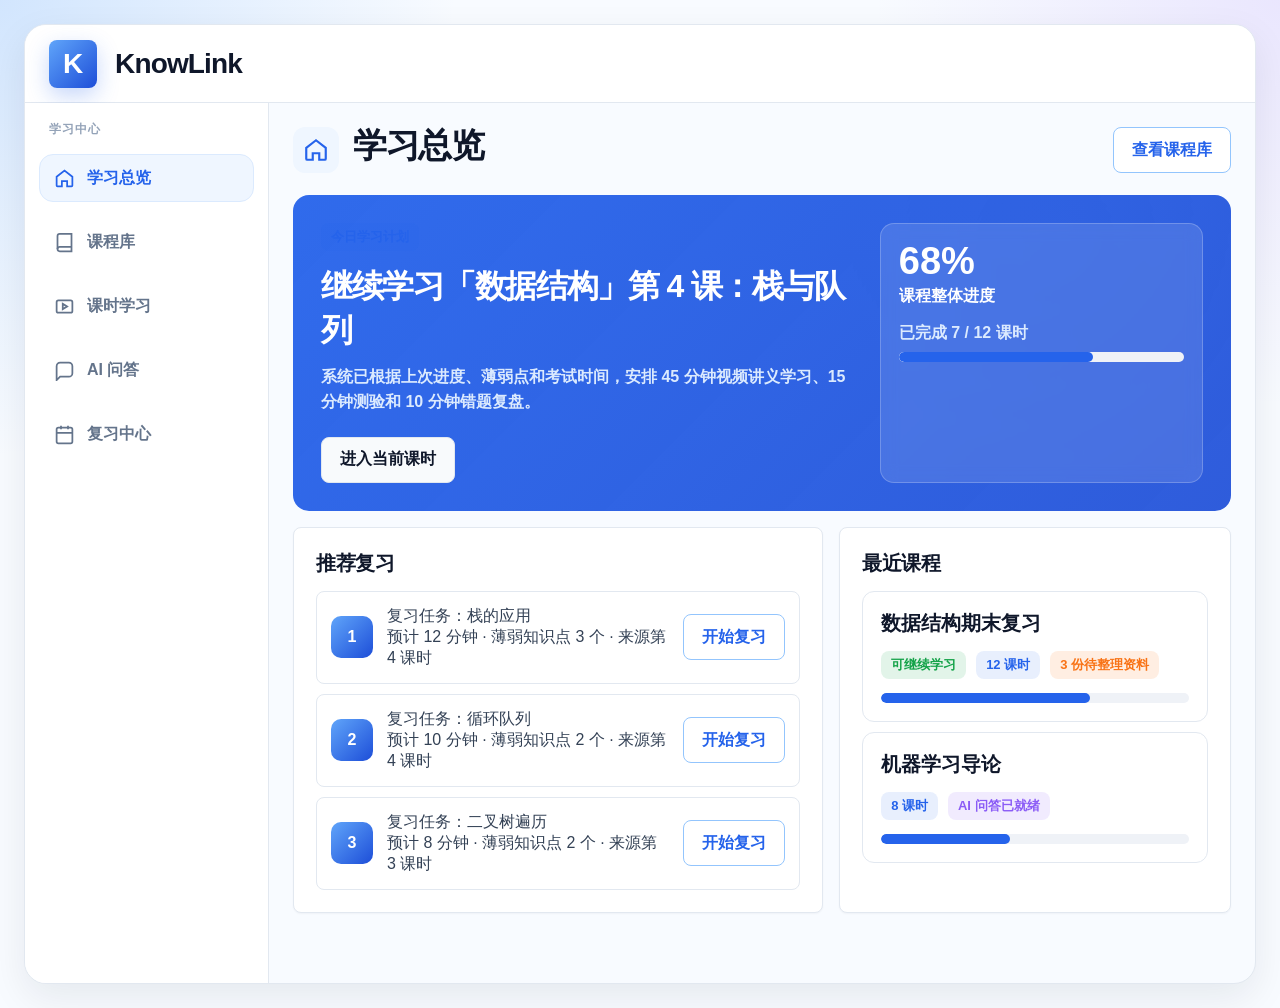
==== recreate/index.html @ e9034cf6 "feat(ui): 重新设计页面" ====
<!DOCTYPE html>
<html lang="zh-CN">
<head>
  <meta charset="utf-8" />
  <meta name="viewport" content="width=device-width, initial-scale=1" />
  <title>KnowLink 全新前端高保真原型</title>
  <style>
    :root{
      --brand:#2563EB;
      --brand-dark:#1D4ED8;
      --ink:#0F172A;
      --text:#334155;
      --muted:#64748B;
      --subtle:#94A3B8;
      --line:#E2E8F0;
      --page:#F8FBFF;
      --panel:#FFFFFF;
      --blue-soft:#EFF6FF;
      --green:#16A34A;
      --orange:#F97316;
      --red:#EF4444;
      --purple:#8B5CF6;
      --shadow:0 14px 38px rgba(15,23,42,.08);
      --soft-shadow:0 8px 24px rgba(37,99,235,.10);
      --radius:8px;
      --radius-lg:14px;
      --font: -apple-system, BlinkMacSystemFont, "Segoe UI", "PingFang SC", "Microsoft YaHei", "Helvetica Neue", Arial, sans-serif;
    }

    *{box-sizing:border-box}
    body{
      margin:0;
      font-family:var(--font);
      color:var(--text);
      background:
        radial-gradient(circle at top left, rgba(96,165,250,.25), transparent 28%),
        radial-gradient(circle at top right, rgba(139,92,246,.13), transparent 25%),
        var(--page);
    }
    button, input, textarea, select{font:inherit}
    .prototype{
      width:100%;
      min-height:100vh;
      padding:24px;
    }
    .frame{
      max-width:1520px;
      margin:0 auto;
      border:1px solid var(--line);
      border-radius:22px;
      overflow:hidden;
      background:var(--page);
      box-shadow:var(--shadow);
    }

    /* App shell */
    .topbar{
      height:78px;
      display:flex;
      align-items:center;
      gap:18px;
      padding:0 24px;
      background:white;
      border-bottom:1px solid var(--line);
    }
    .logo{
      width:48px;height:48px;
      display:grid;place-items:center;
      border-radius:8px;
      background:linear-gradient(135deg,#60A5FA,var(--brand-dark));
      box-shadow:0 8px 22px rgba(37,99,235,.26);
      color:white;
      font-size:28px;
      font-weight:900;
    }
    .brand-title{
      color:var(--ink);
      font-size:28px;
      font-weight:900;
      letter-spacing:-.03em;
      white-space:nowrap;
    }
    .search{
      margin-left:auto;
      width:min(460px,36vw);
      height:52px;
      border:1px solid #CBD5E1;
      border-radius:10px;
      display:flex;
      align-items:center;
      gap:12px;
      padding:0 16px;
      color:var(--subtle);
      background:#fff;
      font-weight:700;
    }
    .search svg{width:20px;height:20px;color:var(--muted)}
    .icon-btn{
      width:44px;height:44px;
      display:grid;place-items:center;
      border:1px solid var(--line);
      border-radius:12px;
      background:white;
      color:var(--ink);
      position:relative;
    }
    .dot{
      position:absolute;
      right:8px; top:7px;
      width:10px;height:10px;
      border-radius:50%;
      background:var(--red);
      border:2px solid #fff;
    }
    .shell{
      height:880px;
      display:grid;
      grid-template-columns: 244px 1fr;
      overflow:hidden;
    }
    .sidebar{
      background:#fff;
      border-right:1px solid var(--line);
      padding:18px 14px;
      display:flex;
      flex-direction:column;
      gap:16px;
    }
    .side-label{
      padding:0 10px;
      color:var(--subtle);
      font-size:12px;
      font-weight:900;
      letter-spacing:.09em;
    }
    .nav-item{
      display:flex;align-items:center;gap:12px;
      height:48px;
      padding:0 14px;
      border-radius:14px;
      color:var(--muted);
      font-weight:900;
      cursor:pointer;
      border:1px solid transparent;
      transition:.15s;
    }
    .nav-item svg{width:21px;height:21px}
    .nav-item.active{
      color:var(--brand);
      background:var(--blue-soft);
      border-color:#DBEAFE;
    }
    .nav-item:hover{background:#F8FAFC}
    .side-card{
      margin-top:auto;
      border:1px solid var(--line);
      background:linear-gradient(180deg,#fff,#F8FBFF);
      border-radius:16px;
      padding:16px;
    }
    .side-card h4{margin:0 0 8px;color:var(--ink);font-size:15px}
    .side-card p{margin:0;color:var(--muted);font-size:12px;line-height:1.5}
    .content{
      padding:24px;
      overflow:auto;
      scroll-behavior:smooth;
    }
    .screen{display:none; animation:fade .18s ease}
    .screen.active{display:block}
    @keyframes fade{from{opacity:.2;transform:translateY(4px)}to{opacity:1;transform:none}}

    /* Common UI */
    .page-title{
      display:flex;
      align-items:flex-start;
      justify-content:space-between;
      gap:24px;
      margin-bottom:22px;
    }
    .title-left{
      display:flex;
      align-items:flex-start;
      gap:14px;
    }
    .title-icon{
      width:46px;height:46px;
      display:grid;place-items:center;
      border-radius:12px;
      color:var(--brand);
      background:var(--blue-soft);
    }
    h1{
      margin:0;
      color:var(--ink);
      font-size:34px;
      font-weight:900;
      letter-spacing:-.04em;
      line-height:1.08;
    }
    .subtitle{
      margin-top:8px;
      color:var(--muted);
      font-weight:700;
      line-height:1.45;
    }
    .actions{display:flex;gap:10px;flex-wrap:wrap;justify-content:flex-end}
    .btn{
      border:0;
      border-radius:8px;
      height:46px;
      padding:0 18px;
      font-weight:900;
      cursor:pointer;
      display:inline-flex;
      align-items:center;
      justify-content:center;
      gap:8px;
      white-space:nowrap;
    }
    .btn.primary{background:var(--brand);color:white;box-shadow:var(--soft-shadow)}
    .btn.gradient{background:linear-gradient(90deg,#3B82F6,var(--brand-dark));color:#fff;box-shadow:var(--soft-shadow)}
    .btn.ghost{background:white;color:var(--brand);border:1px solid #93C5FD}
    .btn.light{background:#F8FAFC;color:var(--ink);border:1px solid var(--line)}
    .grid{display:grid;gap:16px}
    .grid.cols-2{grid-template-columns:repeat(2,minmax(0,1fr))}
    .grid.cols-3{grid-template-columns:repeat(3,minmax(0,1fr))}
    .grid.cols-4{grid-template-columns:repeat(4,minmax(0,1fr))}
    .card{
      background:var(--panel);
      border:1px solid var(--line);
      border-radius:var(--radius);
      padding:22px;
      box-shadow:0 1px 2px rgba(15,23,42,.04);
    }
    .section-title{
      margin:0 0 14px;
      color:var(--ink);
      font-size:20px;
      font-weight:900;
      letter-spacing:-.02em;
      display:flex;align-items:center;gap:10px;
    }
    .muted{color:var(--muted)}
    .small{font-size:12px;line-height:1.4}
    .pill{
      display:inline-flex;
      align-items:center;
      gap:6px;
      max-width:250px;
      height:28px;
      padding:0 10px;
      border-radius:8px;
      color:var(--brand);
      background:rgba(37,99,235,.1);
      font-size:13px;
      font-weight:900;
      white-space:nowrap;
      overflow:hidden;
      text-overflow:ellipsis;
    }
    .pill.green{color:var(--green);background:rgba(22,163,74,.12)}
    .pill.orange{color:var(--orange);background:rgba(249,115,22,.12)}
    .pill.purple{color:var(--purple);background:rgba(139,92,246,.12)}
    .pill.red{color:#DC2626;background:rgba(239,68,68,.12)}
    .soft-icon{
      width:48px;height:48px;border-radius:12px;
      display:grid;place-items:center;
      background:rgba(37,99,235,.1);
      color:var(--brand);
      flex:0 0 auto;
    }
    .metric{
      display:flex;
      gap:14px;
      align-items:center;
      border:1px solid var(--line);
      border-radius:8px;
      padding:16px;
      background:#fff;
      min-height:92px;
    }
    .metric .value{
      color:var(--ink);
      font-size:24px;
      font-weight:900;
      line-height:1.1;
    }
    .metric .label{
      color:var(--muted);
      font-size:12px;
      font-weight:800;
    }
    .progress{
      height:10px;
      border-radius:999px;
      background:#EFF2F7;
      overflow:hidden;
    }
    .progress span{
      display:block;height:100%;
      border-radius:999px;
      background:var(--brand);
    }
    .progress.green span{background:var(--green)}
    .progress.orange span{background:var(--orange)}
    .split{
      display:grid;
      grid-template-columns: minmax(0, 1.15fr) minmax(360px,.85fr);
      gap:16px;
    }
    .list{display:flex;flex-direction:column;gap:10px}
    .row{
      display:flex;align-items:center;gap:12px;
      padding:12px;
      border:1px solid var(--line);
      border-radius:8px;
      background:#fff;
    }
    .row .main{flex:1;min-width:0}
    .row .name{
      color:var(--ink);
      font-weight:900;
      overflow:hidden;text-overflow:ellipsis;white-space:nowrap;
    }
    .row .meta{
      margin-top:4px;
      color:var(--muted);
      font-size:12px;
      font-weight:700;
      white-space:nowrap;
      overflow:hidden;
      text-overflow:ellipsis;
    }
    .file-badge{
      width:38px;height:38px;border-radius:8px;
      display:grid;place-items:center;
      color:white;font-size:10px;font-weight:900;
      background:var(--brand);
      flex:0 0 auto;
    }
    .file-badge.pdf{background:#EF4444}
    .file-badge.ppt{background:#F97316}
    .file-badge.doc{background:#3B82F6}
    .file-badge.mp4{background:#8B5CF6}
    .file-badge.srt{background:#0EA5E9}
    .field{
      height:48px;
      border:1px solid var(--line);
      border-radius:8px;
      background:white;
      padding:0 14px;
      display:flex;align-items:center;
      color:var(--muted);
      font-weight:700;
    }
    .textarea{
      min-height:100px;
      border:1px solid var(--line);
      border-radius:8px;
      background:white;
      padding:14px;
      color:var(--muted);
      font-weight:700;
    }
    .tabs{
      display:inline-flex;
      gap:4px;
      background:#F1F5F9;
      padding:4px;
      border-radius:12px;
      border:1px solid var(--line);
    }
    .tab{
      height:36px;padding:0 14px;border-radius:9px;border:0;
      background:transparent;color:var(--muted);font-weight:900;cursor:pointer;
    }
    .tab.active{background:#fff;color:var(--brand);box-shadow:0 1px 3px rgba(15,23,42,.09)}
    .divider{height:1px;background:var(--line);margin:16px 0}

    /* Home */
    .hero-dashboard{
      background:
        linear-gradient(135deg, rgba(37,99,235,.95), rgba(29,78,216,.92)),
        radial-gradient(circle at 82% 18%, rgba(255,255,255,.25), transparent 26%);
      border-radius:16px;
      padding:28px;
      color:#fff;
      min-height:220px;
      display:grid;
      grid-template-columns:1.25fr .75fr;
      gap:20px;
      overflow:hidden;
      position:relative;
    }
    .hero-dashboard h2{margin:0;font-size:32px;font-weight:900;letter-spacing:-.04em}
    .hero-dashboard p{margin:12px 0 22px;color:#DBEAFE;font-weight:700;line-height:1.55;max-width:620px}
    .hero-card{
      background:rgba(255,255,255,.12);
      border:1px solid rgba(255,255,255,.22);
      border-radius:14px;
      padding:18px;
      backdrop-filter:blur(8px);
    }
    .hero-card .big{font-size:38px;font-weight:900;line-height:1}
    .task-card{
      display:grid;
      grid-template-columns:42px 1fr auto;
      gap:14px;
      align-items:center;
      padding:14px;
      border:1px solid var(--line);
      border-radius:8px;
      background:#fff;
    }
    .task-num{
      width:42px;height:42px;border-radius:10px;
      display:grid;place-items:center;
      background:linear-gradient(135deg,#60A5FA,var(--brand-dark));
      color:#fff;
      font-weight:900;
    }
    .course-tile{
      padding:18px;border:1px solid var(--line);border-radius:12px;background:#fff;
    }
    .course-tile h3{margin:0;color:var(--ink);font-size:20px;font-weight:900}
    .course-tile .stats{display:flex;gap:10px;flex-wrap:wrap;margin:14px 0}

    /* Wizard */
    .stepper{
      display:grid;
      grid-template-columns:repeat(4,1fr);
      gap:10px;
      margin-bottom:16px;
    }
    .step{
      height:74px;
      border:1px solid var(--line);
      border-radius:12px;
      padding:12px;
      display:flex;align-items:center;gap:12px;
      background:#fff;
    }
    .step.active{border-color:#93C5FD;background:var(--blue-soft)}
    .step.done{border-color:#BBF7D0;background:#F0FDF4}
    .step .no{
      width:34px;height:34px;border-radius:9px;
      display:grid;place-items:center;
      font-weight:900;
      background:#E2E8F0;color:var(--muted);
    }
    .step.active .no{background:var(--brand);color:#fff}
    .step.done .no{background:var(--green);color:#fff}
    .import-choice{
      padding:18px;border:1px solid var(--line);border-radius:14px;background:white;
      display:flex;gap:14px;align-items:flex-start;cursor:pointer;
    }
    .import-choice.selected{border-color:#93C5FD;background:#EFF6FF}
    .import-choice h3{margin:0;color:var(--ink);font-size:18px;font-weight:900}
    .import-choice p{margin:6px 0 0;color:var(--muted);font-size:13px;font-weight:700;line-height:1.45}

    /* Structure */
    .lesson-plan{
      border:1px solid var(--line);
      border-radius:12px;
      overflow:hidden;
      background:#fff;
    }
    .lesson-head{
      padding:14px 16px;
      display:grid;
      grid-template-columns:52px 1fr auto;
      gap:14px;
      align-items:center;
      background:#F8FAFC;
      border-bottom:1px solid var(--line);
    }
    .lesson-no{
      width:42px;height:42px;border-radius:12px;
      display:grid;place-items:center;
      background:var(--blue-soft);
      color:var(--brand);
      font-weight:900;
    }
    .lesson-body{padding:12px 16px 16px;display:flex;flex-direction:column;gap:8px}
    .resource-line{
      display:flex;align-items:center;gap:10px;
      padding:10px 12px;
      background:#fff;
      border:1px dashed #CBD5E1;
      border-radius:8px;
    }
    .dropzone{
      border:2px dashed #93C5FD;
      background:#EFF6FF;
      border-radius:16px;
      min-height:194px;
      display:grid;place-items:center;
      text-align:center;
      padding:24px;
    }
    .dropzone h3{margin:10px 0 6px;color:var(--brand);font-size:20px}
    .mapping-card{
      border:1px solid var(--line);
      border-radius:10px;
      background:#fff;
      padding:14px;
    }

    /* Workbench */
    .workspace-hero{
      display:grid;
      grid-template-columns:1.1fr .9fr;
      gap:16px;
    }
    .now-card{
      background:linear-gradient(135deg,#FFFFFF,#EFF6FF);
      border:1px solid #BFDBFE;
      border-radius:14px;
      padding:22px;
    }
    .lesson-list-compact .row{
      grid-template-columns:auto 1fr auto;
    }

    /* Lesson room */
    .lesson-room{
      display:grid;
      grid-template-columns:minmax(0,1.05fr) minmax(410px,.95fr);
      gap:16px;
    }
    .video-box{
      height:300px;
      background:linear-gradient(135deg,#020617,#1E293B);
      border-radius:14px;
      display:grid;place-items:center;
      color:white;
      overflow:hidden;
      position:relative;
    }
    .play{
      width:78px;height:78px;border-radius:50%;
      display:grid;place-items:center;
      background:rgba(255,255,255,.18);
      border:1px solid rgba(255,255,255,.28);
    }
    .video-timeline{
      position:absolute;left:22px;right:22px;bottom:24px;
    }
    .handout{
      padding:18px;border:1px solid var(--line);border-radius:10px;background:#fff;
    }
    .handout h3{margin:0 0 10px;color:var(--ink);font-size:20px}
    .quote{
      border-left:4px solid var(--brand);
      background:#F8FAFC;
      padding:12px;
      border-radius:8px;
      color:var(--muted);
      font-weight:700;
      margin:12px 0;
    }

    /* Chat */
    .chat-layout{
      display:grid;
      grid-template-columns:300px 1fr;
      gap:16px;
      height:720px;
    }
    .chat-history{
      overflow:auto;
      display:flex;flex-direction:column;gap:8px;
    }
    .chat-item{
      padding:12px;
      border:1px solid var(--line);
      border-radius:10px;
      background:#fff;
    }
    .chat-main{
      display:grid;
      grid-template-rows:auto 1fr auto;
      gap:14px;
      min-height:0;
    }
    .chat-window{
      min-height:0;
      overflow:auto;
      border:1px solid var(--line);
      border-radius:12px;
      background:#F8FAFC;
      padding:18px;
      display:flex;
      flex-direction:column;
      gap:14px;
    }
    .bubble{
      max-width:78%;
      padding:14px;
      border:1px solid var(--line);
      border-radius:14px;
      background:white;
      box-shadow:0 1px 2px rgba(15,23,42,.04);
    }
    .bubble.user{
      align-self:flex-end;
      background:var(--brand);
      color:white;
      border-color:var(--brand);
    }
    .citation{
      margin-top:12px;
      display:flex;flex-wrap:wrap;gap:8px;
    }
    .composer{
      display:grid;
      grid-template-columns:1fr auto;
      gap:10px;
    }
    .composer .textarea{min-height:68px}

    /* Review */
    .review-map{
      display:grid;
      grid-template-columns:1fr 1fr;
      gap:12px;
    }
    .weak-card{
      border:1px solid var(--line);
      border-radius:12px;
      padding:14px;
      background:#fff;
    }
    .weak-card h3{margin:0;color:var(--ink);font-size:17px}
    .timeline{
      position:relative;
      display:flex;
      flex-direction:column;
      gap:14px;
      padding-left:18px;
    }
    .timeline:before{
      content:"";
      position:absolute;
      left:7px;top:8px;bottom:8px;
      width:2px;background:#DBEAFE;
    }
    .tl{
      position:relative;
      padding:12px 14px;
      background:#fff;
      border:1px solid var(--line);
      border-radius:10px;
    }
    .tl:before{
      content:"";
      position:absolute;
      left:-16px;top:16px;
      width:10px;height:10px;
      background:var(--brand);
      border-radius:50%;
      box-shadow:0 0 0 4px #DBEAFE;
    }

    /* Responsive */
    @media (max-width:1180px){
      .shell{grid-template-columns:1fr;height:auto;min-height:860px}
      .sidebar{display:none}
      .split,.workspace-hero,.lesson-room,.chat-layout,.hero-dashboard{grid-template-columns:1fr}
      .grid.cols-4,.grid.cols-3{grid-template-columns:repeat(2,minmax(0,1fr))}
      .search{display:none}
      .content{min-height:860px}
    }
    @media (max-width:760px){
      .prototype{padding:8px}
      .frame{border-radius:14px}
      .topbar{padding:0 14px}
      .brand-title{font-size:22px}
      .grid.cols-2,.grid.cols-3,.grid.cols-4,.stepper,.review-map{grid-template-columns:1fr}
      .page-title{flex-direction:column}
      .actions{justify-content:flex-start}
    }
  </style>
</head>
<body data-page="home">
  <div class="prototype">
    <div class="frame">
      <div class="topbar">
        <div class="logo">K</div>
        <div class="brand-title">KnowLink</div>
      </div>

      <div class="shell">
        <aside class="sidebar">
          <div class="side-label">学习中心</div>
          <div class="nav-item active" data-screen="home">
            <svg viewBox="0 0 24 24" fill="none" stroke="currentColor" stroke-width="2"><path d="m3 10 9-7 9 7v10a1 1 0 0 1-1 1h-5v-6H9v6H4a1 1 0 0 1-1-1z"/></svg>
            学习总览
          </div>
          <div class="nav-item" data-screen="library">
            <svg viewBox="0 0 24 24" fill="none" stroke="currentColor" stroke-width="2"><path d="M4 19.5A2.5 2.5 0 0 1 6.5 17H20"/><path d="M4 4.5A2.5 2.5 0 0 1 6.5 2H20v20H6.5A2.5 2.5 0 0 1 4 19.5z"/></svg>
            课程库
          </div>
          <div class="nav-item" data-screen="lesson">
            <svg viewBox="0 0 24 24" fill="none" stroke="currentColor" stroke-width="2"><rect x="3" y="5" width="18" height="14" rx="2"/><path d="m10 9 5 3-5 3z"/></svg>
            课时学习
          </div>
          <div class="nav-item" data-screen="chat">
            <svg viewBox="0 0 24 24" fill="none" stroke="currentColor" stroke-width="2"><path d="M21 15a4 4 0 0 1-4 4H7l-4 4V7a4 4 0 0 1 4-4h10a4 4 0 0 1 4 4z"/></svg>
            AI 问答
          </div>
          <div class="nav-item" data-screen="review">
            <svg viewBox="0 0 24 24" fill="none" stroke="currentColor" stroke-width="2"><path d="M8 2v4M16 2v4M3 10h18"/><rect x="3" y="4" width="18" height="18" rx="2"/></svg>
            复习中心
          </div>
        </aside>

        <main class="content">
          <!-- HOME -->
          <section class="screen active" id="home">
            <div class="page-title">
              <div class="title-left">
                <div class="title-icon">
                  <svg viewBox="0 0 24 24" width="26" height="26" fill="none" stroke="currentColor" stroke-width="2"><path d="m3 10 9-7 9 7v10a1 1 0 0 1-1 1h-5v-6H9v6H4a1 1 0 0 1-1-1z"/></svg>
                </div>
                <div>
                  <h1>学习总览</h1>
                </div>
              </div>
              <div class="actions">
                <button class="btn ghost" data-jump="library">查看课程库</button>
              </div>
            </div>

            <div class="hero-dashboard">
              <div>
                <span class="pill">今日学习计划</span>
                <h2 style="margin-top:14px">继续学习「数据结构」第 4 课：栈与队列</h2>
                <p>系统已根据上次进度、薄弱点和考试时间，安排 45 分钟视频讲义学习、15 分钟测验和 10 分钟错题复盘。</p>
                <button class="btn light" data-jump="lesson">进入当前课时</button>
              </div>
              <div class="hero-card">
                <div class="big">68%</div>
                <div style="font-weight:900;margin-top:6px">课程整体进度</div>
                <div style="margin:16px 0 8px;color:#DBEAFE;font-weight:700">已完成 7 / 12 课时</div>
                <div class="progress"><span style="width:68%"></span></div>
              </div>
            </div>

            <div class="split" style="margin-top:16px">
              <div class="card">
                <h2 class="section-title">推荐复习</h2>
                <div class="list">
                  <div class="task-card">
                    <div class="task-num">1</div>
                    <div><div class="name">复习任务：栈的应用</div><div class="meta">预计 12 分钟 · 薄弱知识点 3 个 · 来源第 4 课时</div></div>
                    <button class="btn ghost" data-jump="review">开始复习</button>
                  </div>
                  <div class="task-card">
                    <div class="task-num">2</div>
                    <div><div class="name">复习任务：循环队列</div><div class="meta">预计 10 分钟 · 薄弱知识点 2 个 · 来源第 4 课时</div></div>
                    <button class="btn ghost" data-jump="review">开始复习</button>
                  </div>
                  <div class="task-card">
                    <div class="task-num">3</div>
                    <div><div class="name">复习任务：二叉树遍历</div><div class="meta">预计 8 分钟 · 薄弱知识点 2 个 · 来源第 3 课时</div></div>
                    <button class="btn ghost" data-jump="review">开始复习</button>
                  </div>
                </div>
              </div>
              <div class="card">
                <h2 class="section-title">最近课程</h2>
                <div class="list">
                  <div class="course-tile">
                    <h3>数据结构期末复习</h3>
                    <div class="stats"><span class="pill green">可继续学习</span><span class="pill">12 课时</span><span class="pill orange">3 份待整理资料</span></div>
                    <div class="progress"><span style="width:68%"></span></div>
                  </div>
                  <div class="course-tile">
                    <h3>机器学习导论</h3>
                    <div class="stats"><span class="pill">8 课时</span><span class="pill purple">AI 问答已就绪</span></div>
                    <div class="progress"><span style="width:42%"></span></div>
                  </div>
                </div>
              </div>
            </div>
          </section>

        </main>
      </div>
    </div>
  </div>

  <script>
    (function () {
      const routeMap = {
        home: 'index.html',
        library: 'library.html',
        workspace: 'workspace.html',
        lesson: 'lesson.html',
        chat: 'chat.html',
        review: 'review.html',
      };

      const navItems = document.querySelectorAll('.nav-item');
      const screens = document.querySelectorAll('.screen');
      const isInPages = /[\\/]pages[\\/]?/i.test(window.location.pathname);

      function currentUrl(screen) {
        const file = routeMap[screen];
        if (!file) return null;
        return isInPages
          ? (screen === 'home' ? '../index.html' : `./${file}`)
          : (screen === 'home' ? 'index.html' : `pages/${file}`);
      }

      function showScreen(screenId) {
        let activated = false;
        screens.forEach((screen) => {
          const active = screen.id === screenId;
          screen.classList.toggle('active', active);
          if (active) {
            activated = true;
          }
        });

        if (!activated) return false;

        navItems.forEach((item) => {
          item.classList.toggle('active', item.dataset.screen === screenId);
        });

        const content = document.querySelector('.content');
        if (content) {
          content.scrollTo({ top: 0, behavior: 'smooth' });
        }
        return true;
      }

      function goTo(screenId) {
        if (!showScreen(screenId)) {
          const href = currentUrl(screenId);
          if (href) {
            window.location.href = href;
          }
        }
      }

      navItems.forEach((item) => {
        item.addEventListener('click', () => goTo(item.dataset.screen));
      });

      document.querySelectorAll('[data-jump]').forEach((btn) => {
        btn.addEventListener('click', () => goTo(btn.dataset.jump));
      });

      const firstScreen = document.querySelector('.screen[id]');
      if (firstScreen) {
        showScreen(firstScreen.id);
      }
    })();
  </script>
</body>
</html>
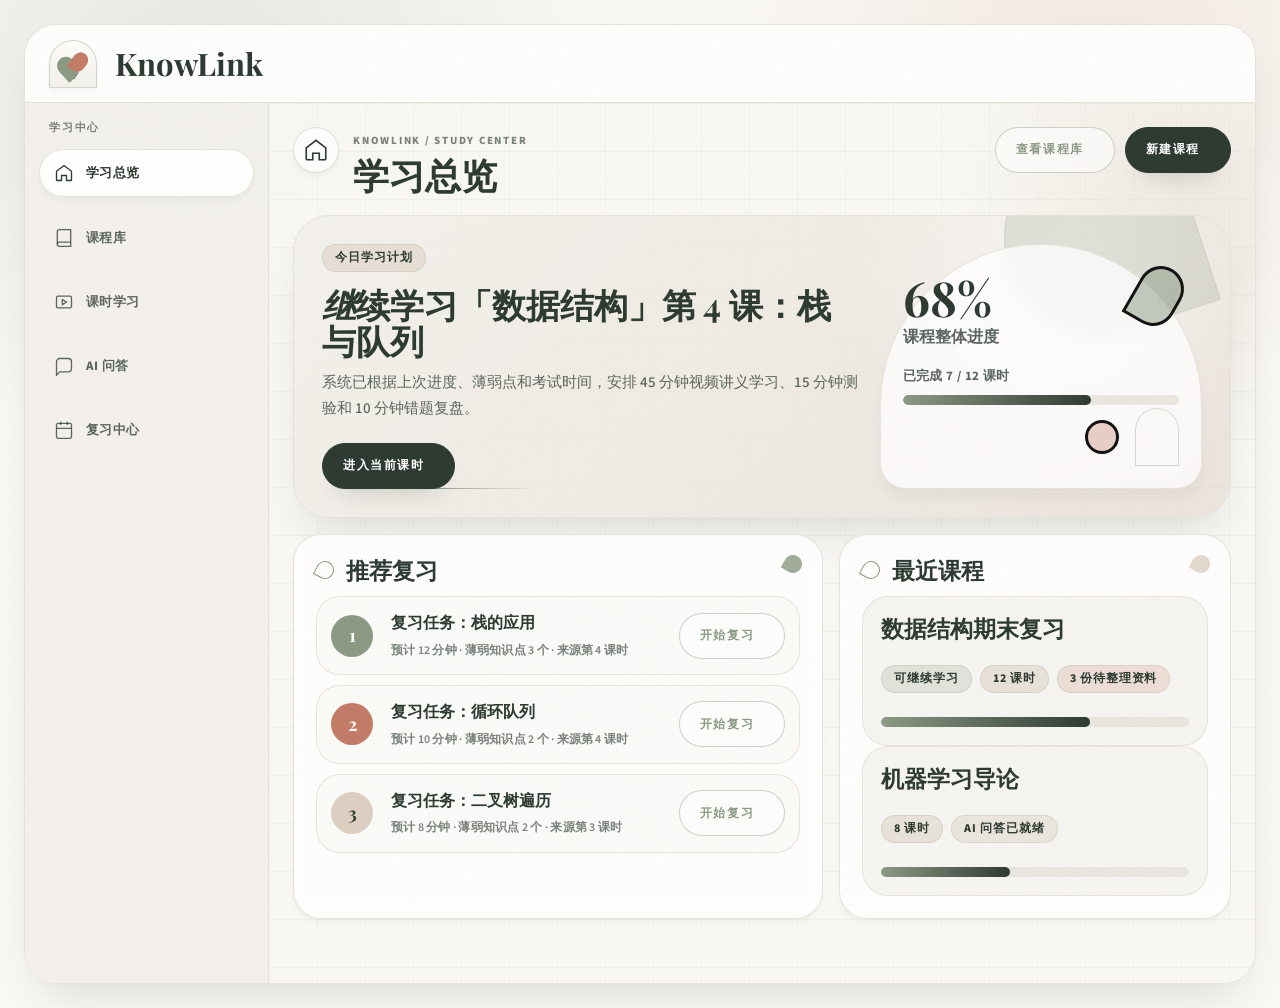
==== commit ea1f941e: "feat(docs): 更新高保真前端原型" ====
--- a/recreate/index.html
+++ b/recreate/index.html
@@ -4,689 +4,20 @@
   <meta charset="utf-8" />
   <meta name="viewport" content="width=device-width, initial-scale=1" />
   <title>KnowLink 全新前端高保真原型</title>
-  <style>
-    :root{
-      --brand:#2563EB;
-      --brand-dark:#1D4ED8;
-      --ink:#0F172A;
-      --text:#334155;
-      --muted:#64748B;
-      --subtle:#94A3B8;
-      --line:#E2E8F0;
-      --page:#F8FBFF;
-      --panel:#FFFFFF;
-      --blue-soft:#EFF6FF;
-      --green:#16A34A;
-      --orange:#F97316;
-      --red:#EF4444;
-      --purple:#8B5CF6;
-      --shadow:0 14px 38px rgba(15,23,42,.08);
-      --soft-shadow:0 8px 24px rgba(37,99,235,.10);
-      --radius:8px;
-      --radius-lg:14px;
-      --font: -apple-system, BlinkMacSystemFont, "Segoe UI", "PingFang SC", "Microsoft YaHei", "Helvetica Neue", Arial, sans-serif;
-    }
-
-    *{box-sizing:border-box}
-    body{
-      margin:0;
-      font-family:var(--font);
-      color:var(--text);
-      background:
-        radial-gradient(circle at top left, rgba(96,165,250,.25), transparent 28%),
-        radial-gradient(circle at top right, rgba(139,92,246,.13), transparent 25%),
-        var(--page);
-    }
-    button, input, textarea, select{font:inherit}
-    .prototype{
-      width:100%;
-      min-height:100vh;
-      padding:24px;
-    }
-    .frame{
-      max-width:1520px;
-      margin:0 auto;
-      border:1px solid var(--line);
-      border-radius:22px;
-      overflow:hidden;
-      background:var(--page);
-      box-shadow:var(--shadow);
-    }
-
-    /* App shell */
-    .topbar{
-      height:78px;
-      display:flex;
-      align-items:center;
-      gap:18px;
-      padding:0 24px;
-      background:white;
-      border-bottom:1px solid var(--line);
-    }
-    .logo{
-      width:48px;height:48px;
-      display:grid;place-items:center;
-      border-radius:8px;
-      background:linear-gradient(135deg,#60A5FA,var(--brand-dark));
-      box-shadow:0 8px 22px rgba(37,99,235,.26);
-      color:white;
-      font-size:28px;
-      font-weight:900;
-    }
-    .brand-title{
-      color:var(--ink);
-      font-size:28px;
-      font-weight:900;
-      letter-spacing:-.03em;
-      white-space:nowrap;
-    }
-    .search{
-      margin-left:auto;
-      width:min(460px,36vw);
-      height:52px;
-      border:1px solid #CBD5E1;
-      border-radius:10px;
-      display:flex;
-      align-items:center;
-      gap:12px;
-      padding:0 16px;
-      color:var(--subtle);
-      background:#fff;
-      font-weight:700;
-    }
-    .search svg{width:20px;height:20px;color:var(--muted)}
-    .icon-btn{
-      width:44px;height:44px;
-      display:grid;place-items:center;
-      border:1px solid var(--line);
-      border-radius:12px;
-      background:white;
-      color:var(--ink);
-      position:relative;
-    }
-    .dot{
-      position:absolute;
-      right:8px; top:7px;
-      width:10px;height:10px;
-      border-radius:50%;
-      background:var(--red);
-      border:2px solid #fff;
-    }
-    .shell{
-      height:880px;
-      display:grid;
-      grid-template-columns: 244px 1fr;
-      overflow:hidden;
-    }
-    .sidebar{
-      background:#fff;
-      border-right:1px solid var(--line);
-      padding:18px 14px;
-      display:flex;
-      flex-direction:column;
-      gap:16px;
-    }
-    .side-label{
-      padding:0 10px;
-      color:var(--subtle);
-      font-size:12px;
-      font-weight:900;
-      letter-spacing:.09em;
-    }
-    .nav-item{
-      display:flex;align-items:center;gap:12px;
-      height:48px;
-      padding:0 14px;
-      border-radius:14px;
-      color:var(--muted);
-      font-weight:900;
-      cursor:pointer;
-      border:1px solid transparent;
-      transition:.15s;
-    }
-    .nav-item svg{width:21px;height:21px}
-    .nav-item.active{
-      color:var(--brand);
-      background:var(--blue-soft);
-      border-color:#DBEAFE;
-    }
-    .nav-item:hover{background:#F8FAFC}
-    .side-card{
-      margin-top:auto;
-      border:1px solid var(--line);
-      background:linear-gradient(180deg,#fff,#F8FBFF);
-      border-radius:16px;
-      padding:16px;
-    }
-    .side-card h4{margin:0 0 8px;color:var(--ink);font-size:15px}
-    .side-card p{margin:0;color:var(--muted);font-size:12px;line-height:1.5}
-    .content{
-      padding:24px;
-      overflow:auto;
-      scroll-behavior:smooth;
-    }
-    .screen{display:none; animation:fade .18s ease}
-    .screen.active{display:block}
-    @keyframes fade{from{opacity:.2;transform:translateY(4px)}to{opacity:1;transform:none}}
-
-    /* Common UI */
-    .page-title{
-      display:flex;
-      align-items:flex-start;
-      justify-content:space-between;
-      gap:24px;
-      margin-bottom:22px;
-    }
-    .title-left{
-      display:flex;
-      align-items:flex-start;
-      gap:14px;
-    }
-    .title-icon{
-      width:46px;height:46px;
-      display:grid;place-items:center;
-      border-radius:12px;
-      color:var(--brand);
-      background:var(--blue-soft);
-    }
-    h1{
-      margin:0;
-      color:var(--ink);
-      font-size:34px;
-      font-weight:900;
-      letter-spacing:-.04em;
-      line-height:1.08;
-    }
-    .subtitle{
-      margin-top:8px;
-      color:var(--muted);
-      font-weight:700;
-      line-height:1.45;
-    }
-    .actions{display:flex;gap:10px;flex-wrap:wrap;justify-content:flex-end}
-    .btn{
-      border:0;
-      border-radius:8px;
-      height:46px;
-      padding:0 18px;
-      font-weight:900;
-      cursor:pointer;
-      display:inline-flex;
-      align-items:center;
-      justify-content:center;
-      gap:8px;
-      white-space:nowrap;
-    }
-    .btn.primary{background:var(--brand);color:white;box-shadow:var(--soft-shadow)}
-    .btn.gradient{background:linear-gradient(90deg,#3B82F6,var(--brand-dark));color:#fff;box-shadow:var(--soft-shadow)}
-    .btn.ghost{background:white;color:var(--brand);border:1px solid #93C5FD}
-    .btn.light{background:#F8FAFC;color:var(--ink);border:1px solid var(--line)}
-    .grid{display:grid;gap:16px}
-    .grid.cols-2{grid-template-columns:repeat(2,minmax(0,1fr))}
-    .grid.cols-3{grid-template-columns:repeat(3,minmax(0,1fr))}
-    .grid.cols-4{grid-template-columns:repeat(4,minmax(0,1fr))}
-    .card{
-      background:var(--panel);
-      border:1px solid var(--line);
-      border-radius:var(--radius);
-      padding:22px;
-      box-shadow:0 1px 2px rgba(15,23,42,.04);
-    }
-    .section-title{
-      margin:0 0 14px;
-      color:var(--ink);
-      font-size:20px;
-      font-weight:900;
-      letter-spacing:-.02em;
-      display:flex;align-items:center;gap:10px;
-    }
-    .muted{color:var(--muted)}
-    .small{font-size:12px;line-height:1.4}
-    .pill{
-      display:inline-flex;
-      align-items:center;
-      gap:6px;
-      max-width:250px;
-      height:28px;
-      padding:0 10px;
-      border-radius:8px;
-      color:var(--brand);
-      background:rgba(37,99,235,.1);
-      font-size:13px;
-      font-weight:900;
-      white-space:nowrap;
-      overflow:hidden;
-      text-overflow:ellipsis;
-    }
-    .pill.green{color:var(--green);background:rgba(22,163,74,.12)}
-    .pill.orange{color:var(--orange);background:rgba(249,115,22,.12)}
-    .pill.purple{color:var(--purple);background:rgba(139,92,246,.12)}
-    .pill.red{color:#DC2626;background:rgba(239,68,68,.12)}
-    .soft-icon{
-      width:48px;height:48px;border-radius:12px;
-      display:grid;place-items:center;
-      background:rgba(37,99,235,.1);
-      color:var(--brand);
-      flex:0 0 auto;
-    }
-    .metric{
-      display:flex;
-      gap:14px;
-      align-items:center;
-      border:1px solid var(--line);
-      border-radius:8px;
-      padding:16px;
-      background:#fff;
-      min-height:92px;
-    }
-    .metric .value{
-      color:var(--ink);
-      font-size:24px;
-      font-weight:900;
-      line-height:1.1;
-    }
-    .metric .label{
-      color:var(--muted);
-      font-size:12px;
-      font-weight:800;
-    }
-    .progress{
-      height:10px;
-      border-radius:999px;
-      background:#EFF2F7;
-      overflow:hidden;
-    }
-    .progress span{
-      display:block;height:100%;
-      border-radius:999px;
-      background:var(--brand);
-    }
-    .progress.green span{background:var(--green)}
-    .progress.orange span{background:var(--orange)}
-    .split{
-      display:grid;
-      grid-template-columns: minmax(0, 1.15fr) minmax(360px,.85fr);
-      gap:16px;
-    }
-    .list{display:flex;flex-direction:column;gap:10px}
-    .row{
-      display:flex;align-items:center;gap:12px;
-      padding:12px;
-      border:1px solid var(--line);
-      border-radius:8px;
-      background:#fff;
-    }
-    .row .main{flex:1;min-width:0}
-    .row .name{
-      color:var(--ink);
-      font-weight:900;
-      overflow:hidden;text-overflow:ellipsis;white-space:nowrap;
-    }
-    .row .meta{
-      margin-top:4px;
-      color:var(--muted);
-      font-size:12px;
-      font-weight:700;
-      white-space:nowrap;
-      overflow:hidden;
-      text-overflow:ellipsis;
-    }
-    .file-badge{
-      width:38px;height:38px;border-radius:8px;
-      display:grid;place-items:center;
-      color:white;font-size:10px;font-weight:900;
-      background:var(--brand);
-      flex:0 0 auto;
-    }
-    .file-badge.pdf{background:#EF4444}
-    .file-badge.ppt{background:#F97316}
-    .file-badge.doc{background:#3B82F6}
-    .file-badge.mp4{background:#8B5CF6}
-    .file-badge.srt{background:#0EA5E9}
-    .field{
-      height:48px;
-      border:1px solid var(--line);
-      border-radius:8px;
-      background:white;
-      padding:0 14px;
-      display:flex;align-items:center;
-      color:var(--muted);
-      font-weight:700;
-    }
-    .textarea{
-      min-height:100px;
-      border:1px solid var(--line);
-      border-radius:8px;
-      background:white;
-      padding:14px;
-      color:var(--muted);
-      font-weight:700;
-    }
-    .tabs{
-      display:inline-flex;
-      gap:4px;
-      background:#F1F5F9;
-      padding:4px;
-      border-radius:12px;
-      border:1px solid var(--line);
-    }
-    .tab{
-      height:36px;padding:0 14px;border-radius:9px;border:0;
-      background:transparent;color:var(--muted);font-weight:900;cursor:pointer;
-    }
-    .tab.active{background:#fff;color:var(--brand);box-shadow:0 1px 3px rgba(15,23,42,.09)}
-    .divider{height:1px;background:var(--line);margin:16px 0}
-
-    /* Home */
-    .hero-dashboard{
-      background:
-        linear-gradient(135deg, rgba(37,99,235,.95), rgba(29,78,216,.92)),
-        radial-gradient(circle at 82% 18%, rgba(255,255,255,.25), transparent 26%);
-      border-radius:16px;
-      padding:28px;
-      color:#fff;
-      min-height:220px;
-      display:grid;
-      grid-template-columns:1.25fr .75fr;
-      gap:20px;
-      overflow:hidden;
-      position:relative;
-    }
-    .hero-dashboard h2{margin:0;font-size:32px;font-weight:900;letter-spacing:-.04em}
-    .hero-dashboard p{margin:12px 0 22px;color:#DBEAFE;font-weight:700;line-height:1.55;max-width:620px}
-    .hero-card{
-      background:rgba(255,255,255,.12);
-      border:1px solid rgba(255,255,255,.22);
-      border-radius:14px;
-      padding:18px;
-      backdrop-filter:blur(8px);
-    }
-    .hero-card .big{font-size:38px;font-weight:900;line-height:1}
-    .task-card{
-      display:grid;
-      grid-template-columns:42px 1fr auto;
-      gap:14px;
-      align-items:center;
-      padding:14px;
-      border:1px solid var(--line);
-      border-radius:8px;
-      background:#fff;
-    }
-    .task-num{
-      width:42px;height:42px;border-radius:10px;
-      display:grid;place-items:center;
-      background:linear-gradient(135deg,#60A5FA,var(--brand-dark));
-      color:#fff;
-      font-weight:900;
-    }
-    .course-tile{
-      padding:18px;border:1px solid var(--line);border-radius:12px;background:#fff;
-    }
-    .course-tile h3{margin:0;color:var(--ink);font-size:20px;font-weight:900}
-    .course-tile .stats{display:flex;gap:10px;flex-wrap:wrap;margin:14px 0}
-
-    /* Wizard */
-    .stepper{
-      display:grid;
-      grid-template-columns:repeat(4,1fr);
-      gap:10px;
-      margin-bottom:16px;
-    }
-    .step{
-      height:74px;
-      border:1px solid var(--line);
-      border-radius:12px;
-      padding:12px;
-      display:flex;align-items:center;gap:12px;
-      background:#fff;
-    }
-    .step.active{border-color:#93C5FD;background:var(--blue-soft)}
-    .step.done{border-color:#BBF7D0;background:#F0FDF4}
-    .step .no{
-      width:34px;height:34px;border-radius:9px;
-      display:grid;place-items:center;
-      font-weight:900;
-      background:#E2E8F0;color:var(--muted);
-    }
-    .step.active .no{background:var(--brand);color:#fff}
-    .step.done .no{background:var(--green);color:#fff}
-    .import-choice{
-      padding:18px;border:1px solid var(--line);border-radius:14px;background:white;
-      display:flex;gap:14px;align-items:flex-start;cursor:pointer;
-    }
-    .import-choice.selected{border-color:#93C5FD;background:#EFF6FF}
-    .import-choice h3{margin:0;color:var(--ink);font-size:18px;font-weight:900}
-    .import-choice p{margin:6px 0 0;color:var(--muted);font-size:13px;font-weight:700;line-height:1.45}
-
-    /* Structure */
-    .lesson-plan{
-      border:1px solid var(--line);
-      border-radius:12px;
-      overflow:hidden;
-      background:#fff;
-    }
-    .lesson-head{
-      padding:14px 16px;
-      display:grid;
-      grid-template-columns:52px 1fr auto;
-      gap:14px;
-      align-items:center;
-      background:#F8FAFC;
-      border-bottom:1px solid var(--line);
-    }
-    .lesson-no{
-      width:42px;height:42px;border-radius:12px;
-      display:grid;place-items:center;
-      background:var(--blue-soft);
-      color:var(--brand);
-      font-weight:900;
-    }
-    .lesson-body{padding:12px 16px 16px;display:flex;flex-direction:column;gap:8px}
-    .resource-line{
-      display:flex;align-items:center;gap:10px;
-      padding:10px 12px;
-      background:#fff;
-      border:1px dashed #CBD5E1;
-      border-radius:8px;
-    }
-    .dropzone{
-      border:2px dashed #93C5FD;
-      background:#EFF6FF;
-      border-radius:16px;
-      min-height:194px;
-      display:grid;place-items:center;
-      text-align:center;
-      padding:24px;
-    }
-    .dropzone h3{margin:10px 0 6px;color:var(--brand);font-size:20px}
-    .mapping-card{
-      border:1px solid var(--line);
-      border-radius:10px;
-      background:#fff;
-      padding:14px;
-    }
-
-    /* Workbench */
-    .workspace-hero{
-      display:grid;
-      grid-template-columns:1.1fr .9fr;
-      gap:16px;
-    }
-    .now-card{
-      background:linear-gradient(135deg,#FFFFFF,#EFF6FF);
-      border:1px solid #BFDBFE;
-      border-radius:14px;
-      padding:22px;
-    }
-    .lesson-list-compact .row{
-      grid-template-columns:auto 1fr auto;
-    }
-
-    /* Lesson room */
-    .lesson-room{
-      display:grid;
-      grid-template-columns:minmax(0,1.05fr) minmax(410px,.95fr);
-      gap:16px;
-    }
-    .video-box{
-      height:300px;
-      background:linear-gradient(135deg,#020617,#1E293B);
-      border-radius:14px;
-      display:grid;place-items:center;
-      color:white;
-      overflow:hidden;
-      position:relative;
-    }
-    .play{
-      width:78px;height:78px;border-radius:50%;
-      display:grid;place-items:center;
-      background:rgba(255,255,255,.18);
-      border:1px solid rgba(255,255,255,.28);
-    }
-    .video-timeline{
-      position:absolute;left:22px;right:22px;bottom:24px;
-    }
-    .handout{
-      padding:18px;border:1px solid var(--line);border-radius:10px;background:#fff;
-    }
-    .handout h3{margin:0 0 10px;color:var(--ink);font-size:20px}
-    .quote{
-      border-left:4px solid var(--brand);
-      background:#F8FAFC;
-      padding:12px;
-      border-radius:8px;
-      color:var(--muted);
-      font-weight:700;
-      margin:12px 0;
-    }
-
-    /* Chat */
-    .chat-layout{
-      display:grid;
-      grid-template-columns:300px 1fr;
-      gap:16px;
-      height:720px;
-    }
-    .chat-history{
-      overflow:auto;
-      display:flex;flex-direction:column;gap:8px;
-    }
-    .chat-item{
-      padding:12px;
-      border:1px solid var(--line);
-      border-radius:10px;
-      background:#fff;
-    }
-    .chat-main{
-      display:grid;
-      grid-template-rows:auto 1fr auto;
-      gap:14px;
-      min-height:0;
-    }
-    .chat-window{
-      min-height:0;
-      overflow:auto;
-      border:1px solid var(--line);
-      border-radius:12px;
-      background:#F8FAFC;
-      padding:18px;
-      display:flex;
-      flex-direction:column;
-      gap:14px;
-    }
-    .bubble{
-      max-width:78%;
-      padding:14px;
-      border:1px solid var(--line);
-      border-radius:14px;
-      background:white;
-      box-shadow:0 1px 2px rgba(15,23,42,.04);
-    }
-    .bubble.user{
-      align-self:flex-end;
-      background:var(--brand);
-      color:white;
-      border-color:var(--brand);
-    }
-    .citation{
-      margin-top:12px;
-      display:flex;flex-wrap:wrap;gap:8px;
-    }
-    .composer{
-      display:grid;
-      grid-template-columns:1fr auto;
-      gap:10px;
-    }
-    .composer .textarea{min-height:68px}
-
-    /* Review */
-    .review-map{
-      display:grid;
-      grid-template-columns:1fr 1fr;
-      gap:12px;
-    }
-    .weak-card{
-      border:1px solid var(--line);
-      border-radius:12px;
-      padding:14px;
-      background:#fff;
-    }
-    .weak-card h3{margin:0;color:var(--ink);font-size:17px}
-    .timeline{
-      position:relative;
-      display:flex;
-      flex-direction:column;
-      gap:14px;
-      padding-left:18px;
-    }
-    .timeline:before{
-      content:"";
-      position:absolute;
-      left:7px;top:8px;bottom:8px;
-      width:2px;background:#DBEAFE;
-    }
-    .tl{
-      position:relative;
-      padding:12px 14px;
-      background:#fff;
-      border:1px solid var(--line);
-      border-radius:10px;
-    }
-    .tl:before{
-      content:"";
-      position:absolute;
-      left:-16px;top:16px;
-      width:10px;height:10px;
-      background:var(--brand);
-      border-radius:50%;
-      box-shadow:0 0 0 4px #DBEAFE;
-    }
-
-    /* Responsive */
-    @media (max-width:1180px){
-      .shell{grid-template-columns:1fr;height:auto;min-height:860px}
-      .sidebar{display:none}
-      .split,.workspace-hero,.lesson-room,.chat-layout,.hero-dashboard{grid-template-columns:1fr}
-      .grid.cols-4,.grid.cols-3{grid-template-columns:repeat(2,minmax(0,1fr))}
-      .search{display:none}
-      .content{min-height:860px}
-    }
-    @media (max-width:760px){
-      .prototype{padding:8px}
-      .frame{border-radius:14px}
-      .topbar{padding:0 14px}
-      .brand-title{font-size:22px}
-      .grid.cols-2,.grid.cols-3,.grid.cols-4,.stepper,.review-map{grid-template-columns:1fr}
-      .page-title{flex-direction:column}
-      .actions{justify-content:flex-start}
-    }
-  </style>
+  <link rel="preconnect" href="https://fonts.googleapis.com" />
+  <link rel="preconnect" href="https://fonts.gstatic.com" crossorigin />
+  <link href="https://fonts.googleapis.com/css2?family=Playfair+Display:ital,wght@0,600;0,700;1,600;1,700&family=Source+Sans+3:wght@400;500;600;700;800&display=swap" rel="stylesheet" />
+  <link rel="stylesheet" href="styles/knowlink-mono.css" />
 </head>
 <body data-page="home">
   <div class="prototype">
     <div class="frame">
       <div class="topbar">
-        <div class="logo">K</div>
+        <div class="logo botanical-logo" aria-label="KnowLink">
+          <span class="logo-stem" aria-hidden="true"></span>
+          <span class="logo-leaf leaf-left" aria-hidden="true"></span>
+          <span class="logo-leaf leaf-right" aria-hidden="true"></span>
+        </div>
         <div class="brand-title">KnowLink</div>
       </div>
 
@@ -724,51 +55,58 @@
                   <svg viewBox="0 0 24 24" width="26" height="26" fill="none" stroke="currentColor" stroke-width="2"><path d="m3 10 9-7 9 7v10a1 1 0 0 1-1 1h-5v-6H9v6H4a1 1 0 0 1-1-1z"/></svg>
                 </div>
                 <div>
+                  <span class="kicker">KnowLink / Study Center</span>
                   <h1>学习总览</h1>
                 </div>
               </div>
               <div class="actions">
-                <button class="btn ghost" data-jump="library">查看课程库</button>
+                <button class="btn ghost" type="button" data-jump="library">查看课程库</button>
+                <button class="btn primary" type="button" data-open-course-modal>新建课程</button>
               </div>
             </div>
 
             <div class="hero-dashboard">
-              <div>
+              <div class="hero-copy">
                 <span class="pill">今日学习计划</span>
-                <h2 style="margin-top:14px">继续学习「数据结构」第 4 课：栈与队列</h2>
+                <h2>继续学习「数据结构」第 4 课：栈与队列</h2>
                 <p>系统已根据上次进度、薄弱点和考试时间，安排 45 分钟视频讲义学习、15 分钟测验和 10 分钟错题复盘。</p>
-                <button class="btn light" data-jump="lesson">进入当前课时</button>
+                <button class="btn primary" type="button" data-jump="lesson">进入当前课时</button>
               </div>
               <div class="hero-card">
+                <span class="corner-shape leaf" aria-hidden="true"></span>
+                <span class="corner-shape seed" aria-hidden="true"></span>
+                <span class="corner-shape arch" aria-hidden="true"></span>
                 <div class="big">68%</div>
-                <div style="font-weight:900;margin-top:6px">课程整体进度</div>
-                <div style="margin:16px 0 8px;color:#DBEAFE;font-weight:700">已完成 7 / 12 课时</div>
+                <div class="hero-card-label">课程整体进度</div>
+                <div class="hero-card-meta">已完成 7 / 12 课时</div>
                 <div class="progress"><span style="width:68%"></span></div>
               </div>
             </div>
 
             <div class="split" style="margin-top:16px">
               <div class="card">
+                <span class="card-mark sage" aria-hidden="true"></span>
                 <h2 class="section-title">推荐复习</h2>
                 <div class="list">
                   <div class="task-card">
-                    <div class="task-num">1</div>
+                    <div class="task-num"><span>1</span></div>
                     <div><div class="name">复习任务：栈的应用</div><div class="meta">预计 12 分钟 · 薄弱知识点 3 个 · 来源第 4 课时</div></div>
-                    <button class="btn ghost" data-jump="review">开始复习</button>
+                    <button class="btn ghost" type="button" data-jump="review">开始复习</button>
                   </div>
                   <div class="task-card">
-                    <div class="task-num">2</div>
+                    <div class="task-num"><span>2</span></div>
                     <div><div class="name">复习任务：循环队列</div><div class="meta">预计 10 分钟 · 薄弱知识点 2 个 · 来源第 4 课时</div></div>
-                    <button class="btn ghost" data-jump="review">开始复习</button>
+                    <button class="btn ghost" type="button" data-jump="review">开始复习</button>
                   </div>
                   <div class="task-card">
-                    <div class="task-num">3</div>
+                    <div class="task-num"><span>3</span></div>
                     <div><div class="name">复习任务：二叉树遍历</div><div class="meta">预计 8 分钟 · 薄弱知识点 2 个 · 来源第 3 课时</div></div>
-                    <button class="btn ghost" data-jump="review">开始复习</button>
+                    <button class="btn ghost" type="button" data-jump="review">开始复习</button>
                   </div>
                 </div>
               </div>
               <div class="card">
+                <span class="card-mark clay" aria-hidden="true"></span>
                 <h2 class="section-title">最近课程</h2>
                 <div class="list">
                   <div class="course-tile">
@@ -785,6 +123,28 @@
               </div>
             </div>
           </section>
+
+          <div class="modal-backdrop" id="courseCreateModal" aria-hidden="true">
+            <div class="course-modal" role="dialog" aria-modal="true" aria-labelledby="courseCreateTitle">
+              <div class="modal-head">
+                <div>
+                  <h2 id="courseCreateTitle">新建课程</h2>
+                  <div class="subtitle">填写课程基础信息后，可继续补充资料并生成学习计划。</div>
+                </div>
+                <button class="modal-close" type="button" data-close-course-modal aria-label="关闭">×</button>
+              </div>
+              <div class="modal-form">
+                <label>
+                  <div class="modal-label">课程名称</div>
+                  <input class="modal-input" type="text" placeholder="例如：操作系统期末复习" />
+                </label>
+              </div>
+              <div class="actions" style="margin-top:20px">
+                <button class="btn light" type="button" data-close-course-modal>取消</button>
+                <button class="btn primary" type="button" data-close-course-modal>创建课程</button>
+              </div>
+            </div>
+          </div>
 
         </main>
       </div>
@@ -854,6 +214,38 @@
         btn.addEventListener('click', () => goTo(btn.dataset.jump));
       });
 
+      const courseModal = document.getElementById('courseCreateModal');
+      const openCourseModal = document.querySelector('[data-open-course-modal]');
+      const closeCourseModalButtons = document.querySelectorAll('[data-close-course-modal]');
+
+      function setCourseModal(open) {
+        if (!courseModal) return;
+        courseModal.classList.toggle('active', open);
+        courseModal.setAttribute('aria-hidden', open ? 'false' : 'true');
+      }
+
+      if (openCourseModal) {
+        openCourseModal.addEventListener('click', () => setCourseModal(true));
+      }
+
+      closeCourseModalButtons.forEach((btn) => {
+        btn.addEventListener('click', () => setCourseModal(false));
+      });
+
+      if (courseModal) {
+        courseModal.addEventListener('click', (event) => {
+          if (event.target === courseModal) {
+            setCourseModal(false);
+          }
+        });
+      }
+
+      document.addEventListener('keydown', (event) => {
+        if (event.key === 'Escape') {
+          setCourseModal(false);
+        }
+      });
+
       const firstScreen = document.querySelector('.screen[id]');
       if (firstScreen) {
         showScreen(firstScreen.id);
--- a/recreate/styles/knowlink-mono.css
+++ b/recreate/styles/knowlink-mono.css
@@ -0,0 +1,3752 @@
+:root {
+  --background: #ffffff;
+  --foreground: #000000;
+  --muted: #f5f5f5;
+  --muted-foreground: #525252;
+  --border-light: #e5e5e5;
+  --card: #ffffff;
+  --card-foreground: #000000;
+  --ring: #000000;
+  --font-display: "Playfair Display", Georgia, serif;
+  --font-body: "Source Serif 4", Georgia, serif;
+  --font-mono: "JetBrains Mono", "SFMono-Regular", Consolas, monospace;
+  --brand: var(--foreground);
+  --brand-dark: var(--foreground);
+  --ink: var(--foreground);
+  --text: var(--foreground);
+  --line: var(--foreground);
+  --page: var(--background);
+  --panel: var(--card);
+  --subtle: var(--muted-foreground);
+  --primary: var(--foreground);
+  --secondary: var(--foreground);
+  --accent: var(--foreground);
+  --danger: var(--foreground);
+  --purple: var(--foreground);
+  --green: var(--foreground);
+  --orange: var(--foreground);
+  --red: var(--foreground);
+  --blue-soft: var(--muted);
+  --green-soft: var(--muted);
+  --amber-soft: var(--muted);
+  --red-soft: var(--muted);
+  --purple-soft: var(--muted);
+}
+
+* {
+  box-sizing: border-box;
+}
+
+html {
+  background: var(--background);
+}
+
+body {
+  min-width: 320px;
+  margin: 0;
+  color: var(--foreground);
+  background:
+    repeating-linear-gradient(0deg, transparent, transparent 1px, rgba(0, 0, 0, 0.018) 1px, rgba(0, 0, 0, 0.018) 2px),
+    url("data:image/svg+xml,%3Csvg viewBox='0 0 256 256' xmlns='http://www.w3.org/2000/svg'%3E%3Cfilter id='noise'%3E%3CfeTurbulence type='fractalNoise' baseFrequency='0.8' numOctaves='4' stitchTiles='stitch'/%3E%3C/filter%3E%3Crect width='100%25' height='100%25' filter='url(%23noise)' opacity='0.22'/%3E%3C/svg%3E"),
+    var(--background);
+  background-size: 100% 4px, 256px 256px, auto;
+  font-family: var(--font-body);
+  font-size: 17px;
+  line-height: 1.6;
+  letter-spacing: 0;
+}
+
+button,
+input,
+textarea,
+select {
+  font: inherit;
+}
+
+button,
+[role="button"] {
+  touch-action: manipulation;
+}
+
+button:focus-visible,
+input:focus-visible,
+select:focus-visible,
+textarea:focus-visible,
+.nav-item:focus-visible,
+.tab:focus-visible,
+.choice-btn:focus-visible {
+  outline: 3px solid var(--ring);
+  outline-offset: 3px;
+}
+
+.lesson-ai-panel {
+  display: flex;
+  flex-direction: column;
+  gap: 10px;
+  padding: 12px;
+  background: var(--background);
+  border: 1px solid var(--foreground);
+}
+
+.lesson-ai-panel .card-head {
+  margin-bottom: 0;
+}
+
+.lesson-ai-citations {
+  display: flex;
+  flex-wrap: wrap;
+  gap: 8px;
+}
+
+.lesson-chat-preview {
+  max-height: 154px;
+  overflow-y: auto;
+  padding-right: 6px;
+}
+
+.lesson-ai-bubble {
+  width: fit-content;
+  max-width: 86%;
+  margin-bottom: 8px;
+  padding: 9px 12px;
+  color: var(--foreground);
+  background: var(--background);
+  border: 1px solid var(--foreground);
+  font-size: 13px;
+  font-weight: 600;
+  line-height: 1.5;
+}
+
+.lesson-ai-bubble.user {
+  margin-left: auto;
+  color: var(--background);
+  background: var(--foreground);
+}
+
+.lesson-ai-composer {
+  display: grid;
+  grid-template-columns: minmax(0, 1fr) auto;
+  gap: 12px;
+  align-items: end;
+}
+
+.lesson-ai-input {
+  width: 100%;
+  min-height: 54px;
+  resize: vertical;
+  padding: 10px 12px;
+  color: var(--foreground);
+  background: var(--background);
+  border: 1px solid var(--foreground);
+  border-radius: 0;
+  outline: none;
+  font-family: var(--font-mono);
+  font-size: 12px;
+  font-weight: 600;
+  letter-spacing: 0.02em;
+  line-height: 1.45;
+}
+
+.lesson-ai-input::placeholder {
+  color: var(--muted-foreground);
+}
+
+.lesson-materials-panel {
+  margin-top: 20px;
+  padding: 16px;
+  background: var(--background);
+  border: 1px solid var(--foreground);
+}
+
+.lesson-materials-panel .card-head {
+  margin-bottom: 8px;
+}
+
+.compact-material-list {
+  max-height: 184px;
+  overflow-y: auto;
+  padding-right: 6px;
+}
+
+.compact-material-list .row {
+  padding-top: 12px;
+  padding-bottom: 12px;
+}
+
+.test-layout {
+  min-height: 650px;
+  display: grid;
+  grid-template-columns: minmax(280px, 0.42fr) minmax(0, 1fr);
+  gap: 24px;
+}
+
+.test-history {
+  min-height: 0;
+  display: flex;
+  flex-direction: column;
+}
+
+.test-history-list {
+  min-height: 0;
+  overflow: auto;
+}
+
+.history-test {
+  width: 100%;
+  text-align: left;
+  cursor: pointer;
+}
+
+.history-test.active {
+  background: var(--foreground);
+  color: var(--background);
+}
+
+.history-test.active .name,
+.history-test.active .meta,
+.history-test.active .soft-icon {
+  color: var(--background) !important;
+}
+
+.test-main {
+  min-width: 0;
+  display: grid;
+  grid-template-rows: auto auto minmax(0, 1fr);
+  gap: 18px;
+}
+
+.test-config {
+  display: grid;
+  grid-template-columns: minmax(180px, 0.5fr) minmax(220px, 0.8fr) auto;
+  gap: 12px;
+  align-items: end;
+}
+
+.test-paper {
+  display: flex;
+  flex-direction: column;
+  gap: 14px;
+}
+
+.question-card {
+  padding: 18px;
+  background: var(--background);
+  border: 1px solid var(--foreground);
+}
+
+.question-card h3 {
+  margin: 0 0 12px;
+  color: var(--foreground);
+  font-family: var(--font-display);
+  font-size: 28px;
+  font-weight: 700;
+  line-height: 1.05;
+}
+
+.option-list {
+  display: grid;
+  gap: 8px;
+}
+
+.option-item {
+  padding: 10px 12px;
+  color: var(--foreground);
+  background: var(--background);
+  border: 1px solid var(--border-light);
+  font-family: var(--font-mono);
+  font-size: 11px;
+  font-weight: 700;
+  letter-spacing: 0.02em;
+}
+
+.test-result-band {
+  display: grid;
+  grid-template-columns: repeat(3, minmax(0, 1fr));
+  gap: 12px;
+}
+
+svg {
+  flex: 0 0 auto;
+  stroke-width: 1.5;
+}
+
+.prototype {
+  width: 100%;
+  min-height: 100vh;
+  padding: 0;
+}
+
+.frame {
+  width: 100%;
+  min-height: 100vh;
+  overflow: hidden;
+  background: var(--background);
+  border: 0;
+  border-radius: 0;
+}
+
+.topbar {
+  height: 82px;
+  display: flex;
+  align-items: center;
+  gap: 24px;
+  padding: 0 clamp(24px, 4vw, 56px);
+  background: var(--background);
+  border-bottom: 4px solid var(--foreground);
+}
+
+.logo {
+  width: 48px;
+  height: 48px;
+  display: grid;
+  place-items: center;
+  color: var(--background);
+  background: var(--foreground);
+  border: 2px solid var(--foreground);
+  border-radius: 0;
+  font-family: var(--font-display);
+  font-size: 28px;
+  font-weight: 800;
+  line-height: 1;
+}
+
+.brand-title {
+  color: var(--foreground);
+  background: none;
+  font-family: var(--font-display);
+  font-size: clamp(30px, 4vw, 54px);
+  font-weight: 800;
+  line-height: 0.95;
+  letter-spacing: -0.04em;
+  white-space: nowrap;
+}
+
+.search {
+  width: min(460px, 36vw);
+  height: 52px;
+  margin-left: auto;
+  display: flex;
+  align-items: center;
+  gap: 12px;
+  padding: 0 16px;
+  color: var(--muted-foreground);
+  background: var(--background);
+  border: 2px solid var(--foreground);
+  border-radius: 0;
+  font-family: var(--font-mono);
+  font-size: 12px;
+  font-weight: 600;
+  letter-spacing: 0.08em;
+  text-transform: uppercase;
+}
+
+.search svg {
+  width: 20px;
+  height: 20px;
+  color: var(--foreground);
+}
+
+.icon-btn {
+  width: 46px;
+  height: 46px;
+  position: relative;
+  display: grid;
+  place-items: center;
+  color: var(--foreground);
+  background: var(--background);
+  border: 2px solid var(--foreground);
+  border-radius: 0;
+}
+
+.dot {
+  position: absolute;
+  top: 6px;
+  right: 6px;
+  width: 10px;
+  height: 10px;
+  background: var(--foreground);
+  border: 2px solid var(--background);
+  border-radius: 0;
+}
+
+.shell {
+  min-height: calc(100vh - 82px);
+  display: grid;
+  grid-template-columns: 260px minmax(0, 1fr);
+}
+
+.sidebar {
+  display: flex;
+  flex-direction: column;
+  gap: 0;
+  padding: 32px 24px;
+  background: var(--background);
+  border-right: 1px solid var(--foreground);
+}
+
+.side-label {
+  margin-bottom: 24px;
+  padding: 0 0 16px;
+  color: var(--muted-foreground);
+  border-bottom: 1px solid var(--foreground);
+  font-family: var(--font-mono);
+  font-size: 11px;
+  font-weight: 700;
+  letter-spacing: 0.12em;
+  text-transform: uppercase;
+}
+
+.nav-item {
+  min-height: 54px;
+  display: flex;
+  align-items: center;
+  gap: 12px;
+  padding: 0;
+  color: var(--foreground);
+  background: transparent;
+  border: 0;
+  border-bottom: 1px solid var(--border-light);
+  border-radius: 0;
+  cursor: pointer;
+  font-family: var(--font-mono);
+  font-size: 12px;
+  font-weight: 700;
+  letter-spacing: 0.08em;
+  text-transform: uppercase;
+  transition: color 80ms linear, background-color 80ms linear, padding-left 80ms linear;
+}
+
+.nav-item svg {
+  width: 20px;
+  height: 20px;
+}
+
+.nav-item.active,
+.nav-item:hover {
+  color: var(--background);
+  background: var(--foreground);
+  padding-left: 12px;
+}
+
+.side-card {
+  margin-top: auto;
+  padding: 20px 0 0;
+  color: var(--foreground);
+  background: transparent;
+  border: 0;
+  border-top: 4px solid var(--foreground);
+  border-radius: 0;
+}
+
+.side-card h4 {
+  margin: 0 0 8px;
+  color: var(--foreground);
+  font-family: var(--font-display);
+  font-size: 24px;
+  font-weight: 700;
+  line-height: 1;
+}
+
+.side-card p {
+  margin: 0;
+  color: var(--muted-foreground);
+  font-size: 14px;
+  line-height: 1.55;
+}
+
+.content {
+  position: relative;
+  overflow: auto;
+  padding: clamp(28px, 5vw, 72px);
+  background:
+    linear-gradient(rgba(0, 0, 0, 0.032) 1px, transparent 1px),
+    linear-gradient(90deg, rgba(0, 0, 0, 0.032) 1px, transparent 1px),
+    var(--background);
+  background-size: 44px 44px, 44px 44px, auto;
+  scroll-behavior: smooth;
+}
+
+.screen {
+  display: none;
+}
+
+.screen.active {
+  display: block;
+}
+
+.page-title {
+  display: grid;
+  grid-template-columns: minmax(0, 1fr) auto;
+  align-items: end;
+  gap: 32px;
+  margin-bottom: clamp(36px, 6vw, 80px);
+  padding-bottom: 28px;
+  border-bottom: 8px solid var(--foreground);
+}
+
+.title-left {
+  display: flex;
+  align-items: flex-end;
+  gap: 20px;
+}
+
+.title-icon {
+  width: 58px;
+  height: 58px;
+  display: grid;
+  place-items: center;
+  color: var(--foreground);
+  background: var(--background);
+  border: 2px solid var(--foreground);
+  border-radius: 0;
+}
+
+h1 {
+  max-width: 980px;
+  margin: 0;
+  color: var(--foreground);
+  font-family: var(--font-display);
+  font-size: clamp(56px, 9vw, 142px);
+  font-weight: 800;
+  line-height: 0.86;
+  letter-spacing: -0.055em;
+}
+
+.subtitle {
+  max-width: 720px;
+  margin-top: 18px;
+  color: var(--muted-foreground);
+  font-size: 19px;
+  font-weight: 400;
+  line-height: 1.55;
+}
+
+.actions {
+  display: flex;
+  flex-wrap: wrap;
+  justify-content: flex-end;
+  gap: 10px;
+}
+
+.btn {
+  min-height: 48px;
+  display: inline-flex;
+  align-items: center;
+  justify-content: center;
+  gap: 10px;
+  padding: 13px 24px;
+  color: var(--foreground);
+  background: transparent;
+  border: 2px solid var(--foreground);
+  border-radius: 0;
+  cursor: pointer;
+  font-family: var(--font-mono);
+  font-size: 12px;
+  font-weight: 700;
+  letter-spacing: 0.12em;
+  line-height: 1.1;
+  text-decoration: none;
+  text-transform: uppercase;
+  white-space: nowrap;
+  transition: background-color 80ms linear, color 80ms linear, border-width 80ms linear;
+}
+
+.btn::after {
+  content: "→";
+}
+
+.btn.primary {
+  color: var(--background);
+  background: var(--foreground);
+  border-color: var(--foreground);
+}
+
+.btn.primary:hover,
+.btn.light:hover,
+.btn.ghost:hover {
+  color: var(--foreground);
+  background: var(--background);
+  border: 2px solid var(--foreground);
+}
+
+.btn.ghost {
+  border-color: transparent;
+  text-decoration: underline;
+  text-underline-offset: 5px;
+}
+
+.btn.light {
+  color: var(--foreground);
+  background: var(--background);
+}
+
+.grid {
+  display: grid;
+  gap: 18px;
+}
+
+.grid.cols-2 {
+  grid-template-columns: repeat(2, minmax(0, 1fr));
+}
+
+.grid.cols-3 {
+  grid-template-columns: repeat(3, minmax(0, 1fr));
+}
+
+.grid.cols-4 {
+  grid-template-columns: repeat(4, minmax(0, 1fr));
+}
+
+.card {
+  position: relative;
+  padding: clamp(24px, 3vw, 40px);
+  color: var(--foreground);
+  background: var(--card);
+  border: 1px solid var(--foreground);
+  border-radius: 0;
+}
+
+.card::before {
+  content: "";
+  position: absolute;
+  top: 0;
+  right: 0;
+  width: 88px;
+  height: 8px;
+  background: var(--foreground);
+}
+
+.section-title {
+  display: flex;
+  align-items: center;
+  gap: 12px;
+  margin: 0 0 24px;
+  color: var(--foreground);
+  font-family: var(--font-display);
+  font-size: clamp(28px, 3.4vw, 46px);
+  font-weight: 700;
+  line-height: 0.95;
+  letter-spacing: -0.035em;
+}
+
+.section-title::before {
+  content: "";
+  width: 28px;
+  height: 28px;
+  border: 2px solid var(--foreground);
+}
+
+.muted {
+  color: var(--muted-foreground);
+}
+
+.small {
+  font-size: 14px;
+  line-height: 1.5;
+}
+
+.pill {
+  max-width: 270px;
+  min-height: 28px;
+  display: inline-flex;
+  align-items: center;
+  gap: 8px;
+  padding: 5px 9px;
+  overflow: hidden;
+  color: var(--foreground);
+  background: var(--background);
+  border: 1px solid var(--foreground);
+  border-radius: 0;
+  font-family: var(--font-mono);
+  font-size: 11px;
+  font-weight: 700;
+  letter-spacing: 0.08em;
+  line-height: 1.2;
+  text-overflow: ellipsis;
+  text-transform: uppercase;
+  white-space: nowrap;
+}
+
+.pill.green,
+.pill.orange,
+.pill.purple,
+.pill.red,
+.course-status-placeholder {
+  color: var(--foreground);
+  background: var(--background);
+  border-color: var(--foreground);
+}
+
+.soft-icon {
+  width: 48px;
+  height: 48px;
+  display: grid;
+  place-items: center;
+  flex: 0 0 auto;
+  color: var(--foreground) !important;
+  background: var(--background) !important;
+  border: 1px solid var(--foreground);
+  border-radius: 0;
+}
+
+.metric {
+  min-height: 126px;
+  display: flex;
+  align-items: end;
+  gap: 16px;
+  padding: 20px;
+  background: var(--background);
+  border: 1px solid var(--foreground);
+  border-radius: 0;
+  transition: background-color 80ms linear, color 80ms linear;
+}
+
+.metric:hover {
+  color: var(--background);
+  background: var(--foreground);
+}
+
+.metric:hover .label,
+.metric:hover .value,
+.metric:hover .soft-icon {
+  color: var(--background) !important;
+}
+
+.metric:hover .soft-icon {
+  background: var(--foreground) !important;
+  border-color: var(--background);
+}
+
+.metric .value {
+  color: var(--foreground);
+  font-family: var(--font-display);
+  font-size: clamp(34px, 4vw, 58px);
+  font-weight: 800;
+  line-height: 0.9;
+  letter-spacing: -0.045em;
+}
+
+.metric .label {
+  color: var(--muted-foreground);
+  font-family: var(--font-mono);
+  font-size: 11px;
+  font-weight: 700;
+  letter-spacing: 0.12em;
+  text-transform: uppercase;
+}
+
+.progress {
+  height: 14px;
+  overflow: hidden;
+  background: var(--background);
+  border: 1px solid var(--foreground);
+  border-radius: 0;
+}
+
+.progress span,
+.progress.green span,
+.progress.orange span,
+.progress.red span {
+  display: block;
+  height: 100%;
+  background: var(--foreground) !important;
+  border-radius: 0;
+}
+
+.split {
+  display: grid;
+  grid-template-columns: minmax(0, 1.08fr) minmax(340px, 0.92fr);
+  gap: 24px;
+}
+
+.list {
+  display: flex;
+  flex-direction: column;
+  gap: 0;
+}
+
+.row {
+  display: flex;
+  align-items: center;
+  gap: 14px;
+  padding: 16px 0;
+  background: transparent;
+  border: 0;
+  border-bottom: 1px solid var(--border-light);
+  border-radius: 0;
+  transition: background-color 80ms linear, color 80ms linear;
+}
+
+.row:hover {
+  color: var(--background);
+  background: var(--foreground);
+  padding-left: 12px;
+  padding-right: 12px;
+}
+
+.row:hover .name,
+.row:hover .meta,
+.row:hover .file-badge,
+.row:hover .soft-icon {
+  color: var(--background) !important;
+}
+
+.row:hover .file-badge,
+.row:hover .soft-icon {
+  background: var(--foreground) !important;
+  border-color: var(--background);
+}
+
+.row .main {
+  flex: 1;
+  min-width: 0;
+}
+
+.row .name,
+.name {
+  color: var(--foreground);
+  font-weight: 700;
+}
+
+.row .name {
+  overflow: hidden;
+  text-overflow: ellipsis;
+  white-space: nowrap;
+}
+
+.row .meta,
+.meta {
+  margin-top: 4px;
+  color: var(--muted-foreground);
+  font-family: var(--font-mono);
+  font-size: 11px;
+  font-weight: 500;
+  letter-spacing: 0.02em;
+}
+
+.row .meta {
+  overflow: hidden;
+  text-overflow: ellipsis;
+  white-space: nowrap;
+}
+
+.file-badge {
+  width: 42px;
+  height: 42px;
+  display: grid;
+  place-items: center;
+  flex: 0 0 auto;
+  color: var(--foreground);
+  background: var(--background);
+  border: 1px solid var(--foreground);
+  border-radius: 0;
+  font-family: var(--font-mono);
+  font-size: 10px;
+  font-weight: 800;
+}
+
+.file-badge.pdf,
+.file-badge.ppt,
+.file-badge.doc,
+.file-badge.mp4,
+.file-badge.srt {
+  background: var(--background);
+}
+
+.field,
+.textarea {
+  color: var(--foreground);
+  background: var(--background);
+  border: 1px solid var(--foreground);
+  border-radius: 0;
+  font-family: var(--font-mono);
+  font-size: 12px;
+  font-weight: 600;
+  letter-spacing: 0.04em;
+}
+
+.field {
+  height: 54px;
+  display: flex;
+  align-items: center;
+  padding: 0 14px;
+}
+
+.textarea {
+  min-height: 108px;
+  padding: 14px;
+}
+
+.tabs {
+  display: inline-flex;
+  gap: 0;
+  padding: 0;
+  background: transparent;
+  border: 1px solid var(--foreground);
+  border-radius: 0;
+}
+
+.tab {
+  min-height: 46px;
+  padding: 0 16px;
+  color: var(--foreground);
+  background: var(--background);
+  border: 0;
+  border-right: 1px solid var(--foreground);
+  border-radius: 0;
+  cursor: pointer;
+  font-family: var(--font-mono);
+  font-size: 11px;
+  font-weight: 700;
+  letter-spacing: 0.08em;
+  text-transform: uppercase;
+  transition: background-color 80ms linear, color 80ms linear;
+}
+
+.tab:last-child {
+  border-right: 0;
+}
+
+.tab.active,
+.tab:hover {
+  color: var(--background);
+  background: var(--foreground);
+}
+
+.divider {
+  height: 4px;
+  margin: 28px 0;
+  background: var(--foreground);
+}
+
+.modal-backdrop {
+  position: fixed;
+  inset: 0;
+  z-index: 50;
+  display: grid;
+  place-items: center;
+  padding: 24px;
+  background:
+    repeating-linear-gradient(90deg, transparent, transparent 1px, rgba(255, 255, 255, 0.03) 1px, rgba(255, 255, 255, 0.03) 2px),
+    rgba(0, 0, 0, 0.82);
+  opacity: 0;
+  pointer-events: none;
+  transition: opacity 80ms linear;
+}
+
+.modal-backdrop.active {
+  opacity: 1;
+  pointer-events: auto;
+}
+
+.quiz-modal,
+.course-modal {
+  width: min(560px, calc(100vw - 32px));
+  padding: 28px;
+  color: var(--foreground);
+  background: var(--background);
+  border: 4px solid var(--foreground);
+  border-radius: 0;
+  transform: none;
+}
+
+.quiz-modal {
+  width: min(520px, calc(100vw - 32px));
+}
+
+.lesson-modal {
+  width: min(640px, calc(100vw - 32px));
+}
+
+.modal-head {
+  display: flex;
+  align-items: flex-start;
+  justify-content: space-between;
+  gap: 16px;
+  margin-bottom: 24px;
+  padding-bottom: 18px;
+  border-bottom: 2px solid var(--foreground);
+}
+
+.modal-head h2 {
+  margin: 0;
+  color: var(--foreground);
+  font-family: var(--font-display);
+  font-size: 42px;
+  font-weight: 800;
+  line-height: 0.95;
+  letter-spacing: -0.045em;
+}
+
+.modal-close {
+  width: 46px;
+  height: 46px;
+  color: var(--foreground);
+  background: var(--background);
+  border: 2px solid var(--foreground);
+  border-radius: 0;
+  cursor: pointer;
+  font-family: var(--font-mono);
+  font-size: 24px;
+  line-height: 1;
+  transition: background-color 80ms linear, color 80ms linear;
+}
+
+.modal-close:hover {
+  color: var(--background);
+  background: var(--foreground);
+}
+
+.modal-form {
+  display: flex;
+  flex-direction: column;
+  gap: 18px;
+}
+
+.modal-label {
+  margin-bottom: 8px;
+  color: var(--foreground);
+  font-family: var(--font-mono);
+  font-size: 11px;
+  font-weight: 800;
+  letter-spacing: 0.12em;
+  text-transform: uppercase;
+}
+
+.modal-input {
+  width: 100%;
+  height: 54px;
+  padding: 0 12px;
+  color: var(--foreground);
+  background: var(--background);
+  border: 0;
+  border-bottom: 2px solid var(--foreground);
+  border-radius: 0;
+  outline: none;
+  font-weight: 500;
+}
+
+.modal-input::placeholder {
+  color: var(--muted-foreground);
+  font-style: italic;
+}
+
+.modal-input:focus {
+  border-bottom-width: 4px;
+}
+
+.choice-row {
+  display: grid;
+  grid-template-columns: repeat(3, minmax(0, 1fr));
+  gap: 0;
+  border: 1px solid var(--foreground);
+}
+
+.choice-btn {
+  min-height: 48px;
+  color: var(--foreground);
+  background: var(--background);
+  border: 0;
+  border-right: 1px solid var(--foreground);
+  border-radius: 0;
+  cursor: pointer;
+  font-family: var(--font-mono);
+  font-size: 11px;
+  font-weight: 800;
+  letter-spacing: 0.1em;
+  text-transform: uppercase;
+  transition: background-color 80ms linear, color 80ms linear;
+}
+
+.choice-btn:last-child {
+  border-right: 0;
+}
+
+.choice-btn.active,
+.choice-btn:hover {
+  color: var(--background);
+  background: var(--foreground);
+}
+
+.card-head {
+  display: flex;
+  align-items: center;
+  justify-content: space-between;
+  gap: 16px;
+  margin-bottom: 20px;
+}
+
+.card-head .section-title {
+  margin: 0;
+}
+
+.upload-input {
+  display: none;
+}
+
+.modal-help,
+.selected-files,
+.handout-status {
+  color: var(--muted-foreground);
+  font-family: var(--font-mono);
+  font-size: 11px;
+  font-weight: 600;
+  letter-spacing: 0.04em;
+  line-height: 1.45;
+}
+
+.modal-help,
+.handout-status {
+  margin-top: 8px;
+}
+
+.file-choice,
+.input-with-unit {
+  display: flex;
+  align-items: center;
+  gap: 10px;
+  flex-wrap: wrap;
+}
+
+.input-with-unit .modal-input {
+  flex: 1;
+  min-width: 180px;
+}
+
+.input-unit {
+  min-width: 48px;
+  color: var(--foreground);
+  font-family: var(--font-mono);
+  font-weight: 800;
+}
+
+.hero-dashboard {
+  position: relative;
+  min-height: 420px;
+  display: grid;
+  grid-template-columns: minmax(0, 1.3fr) minmax(300px, 0.7fr);
+  gap: clamp(24px, 5vw, 72px);
+  overflow: hidden;
+  padding: clamp(32px, 6vw, 76px);
+  color: var(--background);
+  background:
+    repeating-linear-gradient(90deg, transparent, transparent 1px, rgba(255, 255, 255, 0.035) 1px, rgba(255, 255, 255, 0.035) 2px),
+    var(--foreground);
+  background-size: 4px 100%, auto;
+  border-radius: 0;
+}
+
+.hero-dashboard::before {
+  content: "";
+  position: absolute;
+  left: clamp(28px, 5vw, 70px);
+  top: clamp(28px, 5vw, 70px);
+  width: 34px;
+  height: 34px;
+  border: 4px solid var(--background);
+}
+
+.hero-dashboard::after {
+  content: "";
+  position: absolute;
+  left: clamp(80px, 9vw, 140px);
+  top: clamp(44px, 6vw, 88px);
+  width: min(38vw, 420px);
+  height: 4px;
+  background: var(--background);
+}
+
+.hero-dashboard > * {
+  position: relative;
+  z-index: 1;
+}
+
+.hero-dashboard h2 {
+  max-width: 940px;
+  margin: 48px 0 0;
+  color: var(--background);
+  font-family: var(--font-display);
+  font-size: clamp(58px, 8vw, 132px);
+  font-weight: 800;
+  line-height: 0.86;
+  letter-spacing: -0.06em;
+}
+
+.hero-dashboard p {
+  max-width: 650px;
+  margin: 28px 0 34px;
+  color: var(--background);
+  font-size: 21px;
+  line-height: 1.55;
+}
+
+.hero-dashboard .pill {
+  color: var(--background);
+  background: var(--foreground);
+  border-color: var(--background);
+}
+
+.hero-dashboard .btn.light {
+  color: var(--foreground);
+  background: var(--background);
+  border-color: var(--background);
+}
+
+.hero-dashboard .progress {
+  background: var(--foreground);
+  border-color: var(--background);
+}
+
+.hero-dashboard .progress span {
+  background: var(--background) !important;
+}
+
+.hero-card {
+  align-self: end;
+  padding: 28px;
+  color: var(--background);
+  background: var(--foreground);
+  border: 2px solid var(--background);
+  border-radius: 0;
+}
+
+.hero-card .big,
+.big {
+  font-family: var(--font-display);
+  font-size: clamp(58px, 7vw, 104px);
+  font-weight: 800;
+  line-height: 0.86;
+  letter-spacing: -0.05em;
+}
+
+.task-card {
+  display: grid;
+  grid-template-columns: 54px 1fr auto;
+  align-items: center;
+  gap: 18px;
+  padding: 20px 0;
+  background: transparent;
+  border: 0;
+  border-bottom: 1px solid var(--foreground);
+  border-radius: 0;
+  transition: background-color 80ms linear, color 80ms linear;
+}
+
+.task-card:hover {
+  color: var(--background);
+  background: var(--foreground);
+  padding-left: 16px;
+  padding-right: 16px;
+}
+
+.task-card:hover .name,
+.task-card:hover .meta {
+  color: var(--background);
+}
+
+.task-card:hover .btn {
+  color: var(--foreground);
+  background: var(--background);
+  border-color: var(--background);
+}
+
+.task-num {
+  width: 54px;
+  height: 54px;
+  display: grid;
+  place-items: center;
+  color: var(--background);
+  background: var(--foreground);
+  border: 2px solid var(--foreground);
+  border-radius: 0;
+  font-family: var(--font-display);
+  font-size: 28px;
+  font-weight: 800;
+}
+
+.course-tile {
+  min-height: 220px;
+  display: flex;
+  flex-direction: column;
+  gap: 16px;
+  padding: 22px;
+  background: var(--background);
+  border: 1px solid var(--foreground);
+  border-radius: 0;
+  transition: background-color 80ms linear, color 80ms linear;
+}
+
+.course-tile:hover {
+  color: var(--background);
+  background: var(--foreground);
+}
+
+.course-tile:hover h3,
+.course-tile:hover .pill,
+.course-tile:hover .meta {
+  color: var(--background);
+}
+
+.course-tile:hover .pill,
+.course-tile:hover .progress {
+  background: var(--foreground);
+  border-color: var(--background);
+}
+
+.course-tile:hover .progress span {
+  background: var(--background) !important;
+}
+
+.course-tile h3 {
+  margin: 0;
+  color: var(--foreground);
+  font-family: var(--font-display);
+  font-size: clamp(26px, 3vw, 42px);
+  font-weight: 700;
+  line-height: 0.98;
+  letter-spacing: -0.035em;
+}
+
+.course-tile .stats {
+  display: flex;
+  flex-wrap: wrap;
+  gap: 8px;
+  margin: 4px 0 0;
+}
+
+.lesson-tile {
+  min-height: 282px;
+}
+
+.lesson-tile .actions {
+  justify-content: flex-start;
+  margin-top: auto;
+}
+
+.stepper {
+  display: grid;
+  grid-template-columns: repeat(4, 1fr);
+  gap: 0;
+  margin-bottom: 24px;
+  border: 1px solid var(--foreground);
+}
+
+.step {
+  min-height: 84px;
+  display: flex;
+  align-items: center;
+  gap: 12px;
+  padding: 14px;
+  background: var(--background);
+  border: 0;
+  border-right: 1px solid var(--foreground);
+  border-radius: 0;
+}
+
+.step:last-child {
+  border-right: 0;
+}
+
+.step.active,
+.step.done {
+  color: var(--background);
+  background: var(--foreground);
+}
+
+.step .no {
+  width: 38px;
+  height: 38px;
+  display: grid;
+  place-items: center;
+  color: var(--foreground);
+  background: var(--background);
+  border: 1px solid var(--foreground);
+  border-radius: 0;
+  font-family: var(--font-mono);
+  font-weight: 800;
+}
+
+.step.active .no,
+.step.done .no {
+  color: var(--background);
+  background: var(--foreground);
+  border-color: var(--background);
+}
+
+.import-choice {
+  display: flex;
+  align-items: flex-start;
+  gap: 16px;
+  padding: 22px;
+  background: var(--background);
+  border: 1px solid var(--foreground);
+  border-radius: 0;
+  cursor: pointer;
+  transition: background-color 80ms linear, color 80ms linear;
+}
+
+.import-choice:hover,
+.import-choice.selected {
+  color: var(--background);
+  background: var(--foreground);
+}
+
+.import-choice:hover h3,
+.import-choice:hover p,
+.import-choice.selected h3,
+.import-choice.selected p {
+  color: var(--background);
+}
+
+.import-choice h3 {
+  margin: 0;
+  color: var(--foreground);
+  font-family: var(--font-display);
+  font-size: 28px;
+  font-weight: 700;
+}
+
+.import-choice p {
+  margin: 8px 0 0;
+  color: var(--muted-foreground);
+  font-size: 15px;
+  line-height: 1.45;
+}
+
+.lesson-plan {
+  overflow: hidden;
+  background: var(--background);
+  border: 1px solid var(--foreground);
+  border-radius: 0;
+}
+
+.lesson-head {
+  display: grid;
+  grid-template-columns: 58px 1fr auto;
+  align-items: center;
+  gap: 16px;
+  padding: 18px;
+  background: var(--muted);
+  border-bottom: 1px solid var(--foreground);
+}
+
+.lesson-no {
+  width: 48px;
+  height: 48px;
+  display: grid;
+  place-items: center;
+  color: var(--background);
+  background: var(--foreground);
+  border-radius: 0;
+  font-family: var(--font-mono);
+  font-weight: 800;
+}
+
+.lesson-body {
+  display: flex;
+  flex-direction: column;
+  gap: 0;
+  padding: 0 18px 18px;
+}
+
+.resource-line {
+  display: flex;
+  align-items: center;
+  gap: 10px;
+  padding: 14px 0;
+  background: transparent;
+  border: 0;
+  border-bottom: 1px solid var(--border-light);
+  border-radius: 0;
+}
+
+.dropzone {
+  min-height: 220px;
+  display: grid;
+  place-items: center;
+  padding: 28px;
+  color: var(--foreground);
+  text-align: center;
+  background: var(--muted);
+  border: 2px dashed var(--foreground);
+  border-radius: 0;
+}
+
+.dropzone h3 {
+  margin: 12px 0 6px;
+  color: var(--foreground);
+  font-family: var(--font-display);
+  font-size: 34px;
+  font-weight: 700;
+  letter-spacing: -0.035em;
+}
+
+.mapping-card,
+.now-card {
+  padding: 24px;
+  background: var(--background);
+  border: 1px solid var(--foreground);
+  border-radius: 0;
+}
+
+.workspace-hero {
+  display: grid;
+  grid-template-columns: 1.1fr 0.9fr;
+  gap: 24px;
+}
+
+.now-card {
+  background:
+    repeating-linear-gradient(45deg, transparent, transparent 40px, rgba(0, 0, 0, 0.03) 40px, rgba(0, 0, 0, 0.03) 42px),
+    var(--background);
+}
+
+.lesson-list-compact .row {
+  grid-template-columns: auto 1fr auto;
+}
+
+.lesson-room {
+  display: grid;
+  grid-template-columns: minmax(0, 1fr) minmax(410px, 0.95fr);
+  gap: 24px;
+}
+
+.video-box {
+  position: relative;
+  height: 360px;
+  display: grid;
+  place-items: center;
+  overflow: hidden;
+  color: var(--background);
+  background:
+    repeating-linear-gradient(90deg, transparent, transparent 1px, rgba(255, 255, 255, 0.04) 1px, rgba(255, 255, 255, 0.04) 2px),
+    var(--foreground);
+  background-size: 4px 100%, auto;
+  border: 1px solid var(--foreground);
+  border-radius: 0;
+}
+
+.video-box::before {
+  content: "LECTURE";
+  position: absolute;
+  left: 24px;
+  top: 20px;
+  color: var(--background);
+  font-family: var(--font-mono);
+  font-size: 11px;
+  letter-spacing: 0.14em;
+}
+
+.play {
+  width: 86px;
+  height: 86px;
+  position: relative;
+  z-index: 1;
+  display: grid;
+  place-items: center;
+  color: var(--foreground);
+  background: var(--background);
+  border: 2px solid var(--background);
+  border-radius: 0;
+}
+
+.video-timeline {
+  position: absolute;
+  left: 24px;
+  right: 24px;
+  bottom: 24px;
+  z-index: 1;
+}
+
+.video-timeline .progress {
+  background: var(--foreground);
+  border-color: var(--background);
+}
+
+.video-timeline .progress span {
+  background: var(--background) !important;
+}
+
+.handout {
+  padding: 24px;
+  background: var(--background);
+  border: 1px solid var(--foreground);
+  border-radius: 0;
+}
+
+.handout h3 {
+  margin: 0 0 12px;
+  color: var(--foreground);
+  font-family: var(--font-display);
+  font-size: 32px;
+  font-weight: 700;
+  line-height: 1;
+  letter-spacing: -0.035em;
+}
+
+.handout p:first-of-type::first-letter {
+  float: left;
+  margin: 4px 12px 4px 0;
+  padding: 8px 12px;
+  border: 2px solid var(--foreground);
+  font-family: var(--font-display);
+  font-size: 52px;
+  line-height: 0.86;
+}
+
+.quote {
+  margin: 18px 0;
+  padding: 18px 0 18px 20px;
+  color: var(--foreground);
+  background: transparent;
+  border: 0;
+  border-left: 4px solid var(--foreground);
+  border-radius: 0;
+  font-style: italic;
+  font-weight: 500;
+}
+
+.chat-layout {
+  min-height: 720px;
+  display: grid;
+  grid-template-columns: 300px 1fr;
+  gap: 24px;
+}
+
+.chat-history {
+  overflow: auto;
+  display: flex;
+  flex-direction: column;
+  gap: 0;
+}
+
+.chat-item {
+  padding: 18px 0;
+  background: transparent;
+  border: 0;
+  border-bottom: 1px solid var(--foreground);
+  border-radius: 0;
+  transition: background-color 80ms linear, color 80ms linear, padding-left 80ms linear;
+}
+
+.chat-item:hover {
+  color: var(--background);
+  background: var(--foreground);
+  padding-left: 12px;
+}
+
+.chat-item:hover .name,
+.chat-item:hover .meta {
+  color: var(--background);
+}
+
+.chat-main {
+  min-height: 0;
+  display: grid;
+  grid-template-rows: auto 1fr auto;
+  gap: 18px;
+}
+
+.chat-window {
+  min-height: 0;
+  overflow: auto;
+  display: flex;
+  flex-direction: column;
+  gap: 18px;
+  padding: 24px;
+  background: var(--muted);
+  border: 1px solid var(--foreground);
+  border-radius: 0;
+}
+
+.bubble {
+  max-width: 78%;
+  padding: 18px;
+  color: var(--foreground);
+  background: var(--background);
+  border: 1px solid var(--foreground);
+  border-radius: 0;
+}
+
+.bubble.user {
+  align-self: flex-end;
+  color: var(--background);
+  background: var(--foreground);
+  border-color: var(--foreground);
+}
+
+.bubble b {
+  color: inherit !important;
+  font-family: var(--font-mono);
+  font-size: 11px;
+  letter-spacing: 0.12em;
+  text-transform: uppercase;
+}
+
+.citation {
+  display: flex;
+  flex-wrap: wrap;
+  gap: 8px;
+  margin-top: 16px;
+}
+
+.composer {
+  display: grid;
+  grid-template-columns: 1fr auto;
+  gap: 12px;
+}
+
+.composer .textarea {
+  min-height: 72px;
+}
+
+.review-map {
+  display: grid;
+  grid-template-columns: 1fr 1fr;
+  gap: 16px;
+}
+
+.weak-card {
+  padding: 18px;
+  background: var(--background);
+  border: 1px solid var(--foreground);
+  border-radius: 0;
+  transition: background-color 80ms linear, color 80ms linear;
+}
+
+.weak-card:hover {
+  color: var(--background);
+  background: var(--foreground);
+}
+
+.weak-card:hover h3,
+.weak-card:hover p,
+.weak-card:hover .pill {
+  color: var(--background);
+}
+
+.weak-card:hover .pill,
+.weak-card:hover .progress {
+  background: var(--foreground);
+  border-color: var(--background);
+}
+
+.weak-card:hover .progress span {
+  background: var(--background) !important;
+}
+
+.weak-card h3 {
+  margin: 0;
+  color: var(--foreground);
+  font-family: var(--font-display);
+  font-size: 28px;
+  font-weight: 700;
+  line-height: 1;
+  letter-spacing: -0.035em;
+}
+
+.timeline {
+  position: relative;
+  display: flex;
+  flex-direction: column;
+  gap: 0;
+  padding-left: 22px;
+}
+
+.timeline::before {
+  content: "";
+  position: absolute;
+  top: 0;
+  bottom: 0;
+  left: 7px;
+  width: 4px;
+  background: var(--foreground);
+}
+
+.tl {
+  position: relative;
+  padding: 18px 0 18px 18px;
+  background: transparent;
+  border: 0;
+  border-bottom: 1px solid var(--foreground);
+  border-radius: 0;
+}
+
+.tl::before {
+  content: "";
+  position: absolute;
+  top: 24px;
+  left: -20px;
+  width: 12px;
+  height: 12px;
+  background: var(--background);
+  border: 2px solid var(--foreground);
+  border-radius: 0;
+}
+
+@media (max-width: 1180px) {
+  .shell {
+    grid-template-columns: 1fr;
+  }
+
+  .sidebar {
+    display: none;
+  }
+
+  .split,
+  .workspace-hero,
+  .lesson-room,
+  .chat-layout,
+  .hero-dashboard {
+    grid-template-columns: 1fr;
+  }
+
+  .grid.cols-4,
+  .grid.cols-3 {
+    grid-template-columns: repeat(2, minmax(0, 1fr));
+  }
+
+  .search {
+    display: none;
+  }
+
+  .content {
+    min-height: calc(100vh - 82px);
+  }
+}
+
+@media (max-width: 760px) {
+  .topbar {
+    height: auto;
+    align-items: flex-start;
+    padding: 18px;
+    border-bottom-width: 4px;
+  }
+
+  .logo {
+    width: 42px;
+    height: 42px;
+  }
+
+  .brand-title {
+    font-size: 34px;
+  }
+
+  .content {
+    padding: 22px;
+  }
+
+  .grid.cols-2,
+  .grid.cols-3,
+  .grid.cols-4,
+  .stepper,
+  .review-map {
+    grid-template-columns: 1fr;
+  }
+
+  .page-title,
+  .card-head {
+    grid-template-columns: 1fr;
+    flex-direction: column;
+    align-items: flex-start;
+  }
+
+  .title-left {
+    align-items: flex-start;
+    flex-direction: column;
+  }
+
+  .title-icon {
+    width: 48px;
+    height: 48px;
+  }
+
+  h1 {
+    font-size: clamp(52px, 18vw, 86px);
+  }
+
+  .hero-dashboard {
+    padding: 28px;
+  }
+
+  .hero-dashboard h2 {
+    font-size: clamp(48px, 16vw, 82px);
+  }
+
+  .actions {
+    justify-content: flex-start;
+  }
+
+  .task-card {
+    grid-template-columns: 54px 1fr;
+  }
+
+  .task-card .btn {
+    grid-column: 1 / -1;
+    width: 100%;
+  }
+
+  .composer {
+    grid-template-columns: 1fr;
+  }
+
+  .composer .btn {
+    width: 100%;
+  }
+}
+
+/* Layout reset: preserve the original prototype proportions while keeping monochrome styling. */
+.prototype {
+  padding: 24px;
+}
+
+.frame {
+  max-width: 1520px;
+  min-height: auto;
+  margin: 0 auto;
+  border: 1px solid var(--foreground);
+}
+
+.topbar {
+  height: 78px;
+  gap: 18px;
+  padding: 0 24px;
+  border-bottom-width: 1px;
+}
+
+.brand-title {
+  font-size: 28px;
+  line-height: 1;
+  letter-spacing: -0.03em;
+}
+
+.shell {
+  height: 880px;
+  min-height: 0;
+  grid-template-columns: 244px minmax(0, 1fr);
+  overflow: hidden;
+}
+
+.sidebar {
+  gap: 16px;
+  padding: 18px 14px;
+}
+
+.side-label {
+  margin-bottom: 0;
+  padding: 0 10px;
+  border-bottom: 0;
+}
+
+.nav-item {
+  min-height: 48px;
+  padding: 0 14px;
+  border-bottom: 0;
+}
+
+.nav-item.active,
+.nav-item:hover {
+  padding-left: 14px;
+}
+
+.side-card {
+  padding: 16px;
+  border: 1px solid var(--foreground);
+}
+
+.side-card h4 {
+  font-size: 15px;
+}
+
+.side-card p {
+  font-size: 12px;
+}
+
+.content {
+  padding: 24px;
+}
+
+.page-title {
+  display: flex;
+  align-items: flex-start;
+  justify-content: space-between;
+  gap: 24px;
+  margin-bottom: 22px;
+  padding-bottom: 0;
+  border-bottom: 0;
+}
+
+.title-left {
+  align-items: flex-start;
+  gap: 14px;
+}
+
+.title-icon {
+  width: 46px;
+  height: 46px;
+}
+
+h1 {
+  max-width: none;
+  font-size: 34px;
+  line-height: 1.08;
+  letter-spacing: -0.035em;
+}
+
+.subtitle {
+  max-width: none;
+  margin-top: 8px;
+  font-size: 15px;
+  line-height: 1.45;
+}
+
+.btn {
+  min-height: 46px;
+  padding: 0 18px;
+}
+
+.card {
+  padding: 22px;
+}
+
+.card::before {
+  width: 42px;
+  height: 4px;
+}
+
+.section-title {
+  margin-bottom: 14px;
+  font-size: 20px;
+  line-height: 1.1;
+  letter-spacing: -0.02em;
+}
+
+.section-title::before {
+  width: 16px;
+  height: 16px;
+}
+
+.pill {
+  min-height: 28px;
+  max-width: 250px;
+}
+
+.metric {
+  min-height: 92px;
+  align-items: center;
+  padding: 16px;
+}
+
+.metric .value {
+  font-size: 24px;
+  line-height: 1.1;
+}
+
+.split {
+  grid-template-columns: minmax(0, 1.15fr) minmax(360px, 0.85fr);
+  gap: 16px;
+}
+
+.row {
+  padding: 12px;
+  border: 1px solid var(--foreground);
+  margin-bottom: 10px;
+}
+
+.row:hover {
+  padding-left: 12px;
+  padding-right: 12px;
+}
+
+.hero-dashboard {
+  min-height: 220px;
+  grid-template-columns: 1.25fr 0.75fr;
+  gap: 20px;
+  padding: 28px;
+}
+
+.hero-dashboard::before {
+  left: 28px;
+  top: 28px;
+  width: 20px;
+  height: 20px;
+  border-width: 3px;
+}
+
+.hero-dashboard::after {
+  left: 62px;
+  top: 38px;
+  width: 180px;
+  height: 3px;
+}
+
+.hero-dashboard h2 {
+  max-width: 680px;
+  margin-top: 14px;
+  font-size: 32px;
+  line-height: 1.05;
+}
+
+.hero-dashboard p {
+  max-width: 620px;
+  margin: 12px 0 22px;
+  font-size: 15px;
+  line-height: 1.55;
+}
+
+.hero-card {
+  align-self: stretch;
+  padding: 18px;
+}
+
+.hero-card .big,
+.big {
+  font-size: 38px;
+  line-height: 1;
+}
+
+.task-card {
+  grid-template-columns: 42px 1fr auto;
+  gap: 14px;
+  padding: 14px;
+  border: 1px solid var(--foreground);
+  margin-bottom: 10px;
+}
+
+.task-card:hover {
+  padding-left: 14px;
+  padding-right: 14px;
+}
+
+.task-num {
+  width: 42px;
+  height: 42px;
+  font-size: 20px;
+}
+
+.course-tile {
+  min-height: auto;
+  gap: 10px;
+  padding: 18px;
+}
+
+.course-tile h3 {
+  font-size: 20px;
+  line-height: 1.12;
+}
+
+.course-tile .stats {
+  margin: 14px 0;
+}
+
+.lesson-tile {
+  min-height: 252px;
+}
+
+.stepper {
+  gap: 10px;
+  border: 0;
+}
+
+.step {
+  min-height: 74px;
+  border: 1px solid var(--foreground);
+}
+
+.lesson-room {
+  grid-template-columns: minmax(0, 1.05fr) minmax(410px, 0.95fr);
+  gap: 16px;
+}
+
+.video-box {
+  height: 300px;
+}
+
+.play {
+  width: 78px;
+  height: 78px;
+}
+
+.video-timeline {
+  left: 22px;
+  right: 22px;
+  bottom: 24px;
+}
+
+.handout {
+  padding: 18px;
+}
+
+.handout h3 {
+  font-size: 20px;
+}
+
+.handout p:first-of-type::first-letter {
+  float: none;
+  margin: 0;
+  padding: 0;
+  border: 0;
+  font-size: inherit;
+  line-height: inherit;
+}
+
+.quote {
+  margin: 12px 0;
+  padding: 12px;
+  border-left-width: 4px;
+}
+
+.chat-layout {
+  height: 720px;
+  min-height: 0;
+  grid-template-columns: 300px 1fr;
+  gap: 16px;
+}
+
+.chat-item {
+  padding: 12px;
+  border: 1px solid var(--foreground);
+  margin-bottom: 8px;
+}
+
+.chat-window {
+  padding: 18px;
+  gap: 14px;
+}
+
+.bubble {
+  padding: 14px;
+}
+
+.composer {
+  gap: 10px;
+}
+
+.review-map {
+  gap: 12px;
+}
+
+.weak-card {
+  padding: 14px;
+}
+
+.weak-card h3 {
+  font-size: 17px;
+  line-height: 1.1;
+}
+
+.timeline {
+  gap: 14px;
+}
+
+.tl {
+  padding: 12px 14px;
+  border: 1px solid var(--foreground);
+}
+
+@media (max-width: 1180px) {
+  .shell {
+    height: auto;
+    min-height: 860px;
+    grid-template-columns: 1fr;
+  }
+
+  .split,
+  .workspace-hero,
+  .lesson-room,
+  .chat-layout,
+  .hero-dashboard {
+    grid-template-columns: 1fr;
+  }
+
+  .grid.cols-4,
+  .grid.cols-3 {
+    grid-template-columns: repeat(2, minmax(0, 1fr));
+  }
+
+  .content {
+    min-height: 860px;
+  }
+}
+
+@media (max-width: 760px) {
+  .prototype {
+    padding: 8px;
+  }
+
+  .topbar {
+    height: 78px;
+    align-items: center;
+    padding: 0 14px;
+  }
+
+  .brand-title {
+    font-size: 22px;
+  }
+
+  .content {
+    padding: 24px;
+  }
+
+  .grid.cols-2,
+  .grid.cols-3,
+  .grid.cols-4,
+  .stepper,
+  .review-map {
+    grid-template-columns: 1fr;
+  }
+
+  .page-title,
+  .card-head {
+    flex-direction: column;
+    align-items: flex-start;
+  }
+
+  .title-left {
+    flex-direction: row;
+  }
+
+  h1 {
+    font-size: 34px;
+  }
+
+  .hero-dashboard h2 {
+    font-size: 32px;
+  }
+}
+
+/* Bauhaus study overview */
+:root {
+  --bauhaus-canvas: #f0f0f0;
+  --bauhaus-ink: #121212;
+  --bauhaus-red: #d02020;
+  --bauhaus-blue: #1040c0;
+  --bauhaus-yellow: #f0c020;
+  --bauhaus-muted: #e0e0e0;
+  --bauhaus-white: #ffffff;
+  --shadow-small: 4px 4px 0 0 var(--bauhaus-ink);
+  --shadow-medium: 6px 6px 0 0 var(--bauhaus-ink);
+  --shadow-large: 8px 8px 0 0 var(--bauhaus-ink);
+}
+
+body[data-page="home"] {
+  --background: var(--bauhaus-canvas);
+  --foreground: var(--bauhaus-ink);
+  --muted: var(--bauhaus-muted);
+  --muted-foreground: #454545;
+  --border-light: var(--bauhaus-ink);
+  --card: var(--bauhaus-white);
+  --ring: var(--bauhaus-blue);
+  --font-display: "Outfit", Arial, sans-serif;
+  --font-body: "Outfit", Arial, sans-serif;
+  --font-mono: "Outfit", Arial, sans-serif;
+
+  background:
+    radial-gradient(var(--bauhaus-ink) 1px, transparent 1px),
+    var(--bauhaus-canvas);
+  background-size: 22px 22px, auto;
+  font-family: var(--font-body);
+  font-size: 16px;
+  font-weight: 500;
+}
+
+body[data-page="home"] .prototype {
+  min-height: 100vh;
+  padding: clamp(10px, 2vw, 24px);
+}
+
+body[data-page="home"] .frame {
+  max-width: 1520px;
+  min-height: auto;
+  border: 4px solid var(--bauhaus-ink);
+  box-shadow: var(--shadow-large);
+}
+
+body[data-page="home"] .topbar {
+  height: 78px;
+  gap: 18px;
+  padding: 0 24px;
+  background: var(--bauhaus-white);
+  border-bottom: 4px solid var(--bauhaus-ink);
+}
+
+body[data-page="home"] .bauhaus-logo {
+  width: 48px;
+  height: 48px;
+  position: relative;
+  display: block;
+  overflow: visible;
+  background: var(--bauhaus-white);
+  border: 4px solid var(--bauhaus-ink);
+  box-shadow: var(--shadow-small);
+}
+
+body[data-page="home"] .bauhaus-logo span {
+  position: absolute;
+  display: block;
+  border: 2px solid var(--bauhaus-ink);
+}
+
+body[data-page="home"] .logo-circle {
+  left: 7px;
+  top: 7px;
+  width: 18px;
+  height: 18px;
+  background: var(--bauhaus-red);
+  border-radius: 999px;
+}
+
+body[data-page="home"] .logo-square {
+  right: 6px;
+  top: 8px;
+  width: 18px;
+  height: 18px;
+  background: var(--bauhaus-blue);
+}
+
+body[data-page="home"] .logo-triangle {
+  left: 16px;
+  bottom: 6px;
+  width: 22px;
+  height: 22px;
+  background: var(--bauhaus-yellow);
+  clip-path: polygon(50% 0, 0 100%, 100% 100%);
+}
+
+body[data-page="home"] .brand-title {
+  color: var(--bauhaus-ink);
+  font-family: var(--font-display);
+  font-size: 28px;
+  font-weight: 900;
+  letter-spacing: 0;
+  text-transform: uppercase;
+}
+
+body[data-page="home"] .shell {
+  height: 880px;
+  min-height: 0;
+  grid-template-columns: 244px minmax(0, 1fr);
+  overflow: hidden;
+  background: var(--bauhaus-canvas);
+}
+
+body[data-page="home"] .sidebar {
+  gap: 16px;
+  padding: 18px 14px;
+  background: var(--bauhaus-yellow);
+  border-right: 4px solid var(--bauhaus-ink);
+}
+
+body[data-page="home"] .side-label,
+body[data-page="home"] .kicker {
+  color: var(--bauhaus-ink);
+  font-family: var(--font-display);
+  font-size: 11px;
+  font-weight: 900;
+  letter-spacing: 0.14em;
+  line-height: 1.2;
+  text-transform: uppercase;
+}
+
+body[data-page="home"] .side-label {
+  padding: 0 0 14px;
+  border-bottom: 4px solid var(--bauhaus-ink);
+}
+
+body[data-page="home"] .nav-item {
+  min-height: 52px;
+  padding: 0 14px;
+  color: var(--bauhaus-ink);
+  background: var(--bauhaus-white);
+  border: 3px solid var(--bauhaus-ink);
+  box-shadow: var(--shadow-small);
+  font-size: 13px;
+  font-weight: 900;
+  letter-spacing: 0.04em;
+  transition: transform 160ms ease-out, box-shadow 160ms ease-out, background-color 160ms ease-out, color 160ms ease-out;
+}
+
+body[data-page="home"] .nav-item svg {
+  stroke-width: 3;
+}
+
+body[data-page="home"] .nav-item.active,
+body[data-page="home"] .nav-item:hover {
+  padding-left: 14px;
+  color: var(--bauhaus-white);
+  background: var(--bauhaus-red);
+  transform: translate(-1px, -1px);
+}
+
+body[data-page="home"] .nav-item:active {
+  transform: translate(3px, 3px);
+  box-shadow: none;
+}
+
+body[data-page="home"] .content {
+  padding: 24px;
+  background:
+    linear-gradient(rgba(18, 18, 18, 0.05) 2px, transparent 2px),
+    linear-gradient(90deg, rgba(18, 18, 18, 0.05) 2px, transparent 2px),
+    var(--bauhaus-canvas);
+  background-size: 48px 48px, 48px 48px, auto;
+}
+
+body[data-page="home"] h1 {
+  margin: 4px 0 0;
+  color: var(--bauhaus-ink);
+  font-family: var(--font-display);
+  font-size: clamp(34px, 4vw, 48px);
+  font-weight: 900;
+  letter-spacing: 0;
+  line-height: 1.05;
+}
+
+body[data-page="home"] .actions {
+  gap: 12px;
+}
+
+body[data-page="home"] .btn {
+  min-height: 48px;
+  padding: 0 20px;
+  color: var(--bauhaus-ink);
+  background: var(--bauhaus-white);
+  border: 3px solid var(--bauhaus-ink);
+  box-shadow: var(--shadow-small);
+  font-family: var(--font-display);
+  font-size: 12px;
+  font-weight: 900;
+  letter-spacing: 0.08em;
+  text-decoration: none;
+  transition: transform 160ms ease-out, box-shadow 160ms ease-out, background-color 160ms ease-out, color 160ms ease-out;
+}
+
+body[data-page="home"] .btn::after {
+  content: "";
+}
+
+body[data-page="home"] .btn.primary {
+  color: var(--bauhaus-white);
+  background: var(--bauhaus-red);
+  border-color: var(--bauhaus-ink);
+}
+
+body[data-page="home"] .btn.yellow {
+  color: var(--bauhaus-ink);
+  background: var(--bauhaus-yellow);
+}
+
+body[data-page="home"] .btn.outline,
+body[data-page="home"] .btn.ghost,
+body[data-page="home"] .btn.light {
+  color: var(--bauhaus-ink);
+  background: var(--bauhaus-white);
+  border-color: var(--bauhaus-ink);
+}
+
+body[data-page="home"] .btn:hover {
+  transform: translate(-2px, -2px);
+  box-shadow: var(--shadow-medium);
+}
+
+body[data-page="home"] .btn:active {
+  transform: translate(3px, 3px);
+  box-shadow: none;
+}
+
+body[data-page="home"] .pill {
+  min-height: 30px;
+  max-width: none;
+  padding: 6px 10px;
+  color: var(--bauhaus-ink);
+  background: var(--bauhaus-yellow);
+  border: 3px solid var(--bauhaus-ink);
+  border-radius: 0;
+  font-family: var(--font-display);
+  font-size: 11px;
+  font-weight: 900;
+  letter-spacing: 0.1em;
+}
+
+body[data-page="home"] .progress {
+  height: 18px;
+  background: var(--bauhaus-white);
+  border: 3px solid var(--bauhaus-ink);
+}
+
+body[data-page="home"] .progress span {
+  background: var(--bauhaus-blue) !important;
+}
+
+body[data-page="home"] .modal-backdrop {
+  background: rgba(18, 18, 18, 0.82);
+}
+
+body[data-page="home"] .course-modal {
+  background: var(--bauhaus-white);
+  border: 4px solid var(--bauhaus-ink);
+  box-shadow: var(--shadow-large);
+}
+
+body[data-page="home"] .modal-head h2 {
+  font-family: var(--font-display);
+  font-weight: 900;
+  letter-spacing: 0;
+}
+
+body[data-page="home"] .modal-input {
+  background: var(--bauhaus-canvas);
+  border: 3px solid var(--bauhaus-ink);
+}
+
+@media (max-width: 1180px) {
+  body[data-page="home"] .shell {
+    height: auto;
+    min-height: 860px;
+    grid-template-columns: 1fr;
+  }
+
+  body[data-page="home"] .sidebar {
+    display: none;
+  }
+
+  body[data-page="home"] .content {
+    min-height: 860px;
+  }
+
+}
+
+@media (max-width: 760px) {
+  body[data-page="home"] .prototype {
+    padding: 8px;
+  }
+
+  body[data-page="home"] .frame {
+    box-shadow: 4px 4px 0 0 var(--bauhaus-ink);
+  }
+
+  body[data-page="home"] .topbar {
+    height: auto;
+    min-height: 78px;
+    align-items: center;
+    padding: 12px;
+  }
+
+  body[data-page="home"] .bauhaus-logo {
+    width: 50px;
+    height: 50px;
+  }
+
+  body[data-page="home"] .brand-title {
+    font-size: 24px;
+  }
+
+  body[data-page="home"] .content {
+    padding: 18px;
+  }
+
+  body[data-page="home"] h1 {
+    font-size: 34px;
+  }
+}
+
+/* Bauhaus skin for the original study overview layout */
+body[data-page="home"] .page-title {
+  display: flex;
+  align-items: flex-start;
+  justify-content: space-between;
+  gap: 24px;
+  margin-bottom: 22px;
+  padding-bottom: 0;
+  border-bottom: 0;
+}
+
+body[data-page="home"] .title-left {
+  align-items: flex-start;
+  gap: 14px;
+}
+
+body[data-page="home"] .title-icon {
+  width: 46px;
+  height: 46px;
+  color: var(--bauhaus-white);
+  background: var(--bauhaus-blue);
+  border: 3px solid var(--bauhaus-ink);
+  box-shadow: var(--shadow-small);
+}
+
+body[data-page="home"] .hero-dashboard {
+  min-height: 220px;
+  grid-template-columns: 1.25fr 0.75fr;
+  gap: 20px;
+  padding: 28px;
+  color: var(--bauhaus-white);
+  background: var(--bauhaus-blue);
+  border: 4px solid var(--bauhaus-ink);
+  box-shadow: var(--shadow-large);
+}
+
+body[data-page="home"] .hero-dashboard::before {
+  left: 28px;
+  top: 28px;
+  width: 20px;
+  height: 20px;
+  background: var(--bauhaus-red);
+  border: 3px solid var(--bauhaus-ink);
+  border-radius: 999px;
+}
+
+body[data-page="home"] .hero-dashboard::after {
+  left: 62px;
+  top: 38px;
+  width: 180px;
+  height: 4px;
+  background: var(--bauhaus-yellow);
+  border-top: 3px solid var(--bauhaus-ink);
+}
+
+body[data-page="home"] .hero-dashboard .hero-copy {
+  padding: 0;
+}
+
+body[data-page="home"] .hero-dashboard h2 {
+  max-width: 680px;
+  margin-top: 14px;
+  color: var(--bauhaus-white);
+  font-size: 32px;
+  line-height: 1.05;
+  letter-spacing: 0;
+}
+
+body[data-page="home"] .hero-dashboard p {
+  max-width: 620px;
+  margin: 12px 0 22px;
+  color: var(--bauhaus-white);
+  font-size: 15px;
+  font-weight: 700;
+  line-height: 1.55;
+}
+
+body[data-page="home"] .hero-card {
+  position: relative;
+  align-self: stretch;
+  overflow: hidden;
+  padding: 18px;
+  color: var(--bauhaus-ink);
+  background: var(--bauhaus-white);
+  border: 4px solid var(--bauhaus-ink);
+  box-shadow: var(--shadow-medium);
+}
+
+body[data-page="home"] .hero-card .big {
+  position: relative;
+  z-index: 1;
+  color: var(--bauhaus-ink);
+  font-size: 46px;
+  letter-spacing: 0;
+}
+
+body[data-page="home"] .hero-card-label,
+body[data-page="home"] .hero-card-meta {
+  position: relative;
+  z-index: 1;
+  color: var(--bauhaus-ink);
+  font-weight: 900;
+}
+
+body[data-page="home"] .hero-card-label {
+  margin-top: 6px;
+}
+
+body[data-page="home"] .hero-card-meta {
+  margin: 16px 0 8px;
+  font-size: 13px;
+  letter-spacing: 0.04em;
+}
+
+body[data-page="home"] .corner-shape {
+  position: absolute;
+  display: block;
+  border: 3px solid var(--bauhaus-ink);
+}
+
+body[data-page="home"] .corner-shape.circle {
+  right: 18px;
+  top: 18px;
+  width: 46px;
+  height: 46px;
+  background: var(--bauhaus-red);
+  border-radius: 999px;
+}
+
+body[data-page="home"] .corner-shape.square {
+  right: 66px;
+  bottom: 24px;
+  width: 42px;
+  height: 42px;
+  background: var(--bauhaus-yellow);
+  transform: rotate(45deg);
+}
+
+body[data-page="home"] .corner-shape.triangle {
+  right: 18px;
+  bottom: 22px;
+  width: 40px;
+  height: 40px;
+  background: var(--bauhaus-blue);
+  clip-path: polygon(50% 0, 0 100%, 100% 100%);
+}
+
+body[data-page="home"] .split {
+  grid-template-columns: minmax(0, 1.15fr) minmax(360px, 0.85fr);
+  gap: 16px;
+}
+
+body[data-page="home"] .card {
+  padding: 22px;
+  background: var(--bauhaus-white);
+  border: 4px solid var(--bauhaus-ink);
+  box-shadow: var(--shadow-large);
+}
+
+body[data-page="home"] .card::before {
+  display: none;
+}
+
+body[data-page="home"] .card-mark {
+  position: absolute;
+  right: 18px;
+  top: 18px;
+  width: 16px;
+  height: 16px;
+  border: 3px solid var(--bauhaus-ink);
+}
+
+body[data-page="home"] .card-mark.red {
+  background: var(--bauhaus-red);
+  border-radius: 999px;
+}
+
+body[data-page="home"] .card-mark.blue {
+  background: var(--bauhaus-blue);
+}
+
+body[data-page="home"] .section-title {
+  margin-bottom: 14px;
+  color: var(--bauhaus-ink);
+  font-size: 22px;
+  font-weight: 900;
+  letter-spacing: 0;
+}
+
+body[data-page="home"] .section-title::before {
+  width: 16px;
+  height: 16px;
+  background: var(--bauhaus-yellow);
+  border: 3px solid var(--bauhaus-ink);
+}
+
+body[data-page="home"] .task-card {
+  grid-template-columns: 46px 1fr auto;
+  gap: 14px;
+  padding: 14px;
+  background: var(--bauhaus-canvas);
+  border: 3px solid var(--bauhaus-ink);
+  box-shadow: 3px 3px 0 0 var(--bauhaus-ink);
+  margin-bottom: 10px;
+  transition: transform 160ms ease-out, box-shadow 160ms ease-out;
+}
+
+body[data-page="home"] .task-card:hover {
+  padding-left: 14px;
+  padding-right: 14px;
+  color: var(--bauhaus-ink);
+  background: var(--bauhaus-canvas);
+  transform: translate(-2px, -2px);
+  box-shadow: var(--shadow-small);
+}
+
+body[data-page="home"] .task-card:hover .name,
+body[data-page="home"] .task-card:hover .meta {
+  color: var(--bauhaus-ink);
+}
+
+body[data-page="home"] .task-card:nth-child(2) .task-num {
+  background: var(--bauhaus-blue);
+}
+
+body[data-page="home"] .task-card:nth-child(3) .task-num {
+  color: var(--bauhaus-ink);
+  background: var(--bauhaus-yellow);
+  transform: rotate(45deg);
+}
+
+body[data-page="home"] .task-card:nth-child(3) .task-num span {
+  transform: rotate(-45deg);
+}
+
+body[data-page="home"] .task-num {
+  width: 42px;
+  height: 42px;
+  color: var(--bauhaus-white);
+  background: var(--bauhaus-red);
+  border: 3px solid var(--bauhaus-ink);
+  font-size: 18px;
+}
+
+body[data-page="home"] .name {
+  color: var(--bauhaus-ink);
+  font-weight: 900;
+}
+
+body[data-page="home"] .meta {
+  color: var(--bauhaus-ink);
+  font-size: 11px;
+  font-weight: 700;
+}
+
+body[data-page="home"] .course-tile {
+  min-height: auto;
+  gap: 10px;
+  padding: 18px;
+  background: var(--bauhaus-canvas);
+  border: 3px solid var(--bauhaus-ink);
+  box-shadow: 3px 3px 0 0 var(--bauhaus-ink);
+  transition: transform 160ms ease-out, box-shadow 160ms ease-out;
+}
+
+body[data-page="home"] .course-tile:hover {
+  color: var(--bauhaus-ink);
+  background: var(--bauhaus-yellow);
+  transform: translate(-2px, -2px);
+  box-shadow: var(--shadow-small);
+}
+
+body[data-page="home"] .course-tile:hover h3,
+body[data-page="home"] .course-tile:hover .pill,
+body[data-page="home"] .course-tile:hover .meta {
+  color: var(--bauhaus-ink);
+}
+
+body[data-page="home"] .course-tile h3 {
+  color: var(--bauhaus-ink);
+  font-size: 22px;
+  font-weight: 900;
+  line-height: 1.1;
+  letter-spacing: 0;
+}
+
+body[data-page="home"] .course-tile .stats {
+  margin: 14px 0;
+}
+
+body[data-page="home"] .pill.green {
+  background: var(--bauhaus-yellow);
+}
+
+body[data-page="home"] .pill.orange {
+  background: var(--bauhaus-red);
+  color: var(--bauhaus-white);
+}
+
+body[data-page="home"] .pill.purple {
+  background: var(--bauhaus-blue);
+  color: var(--bauhaus-white);
+}
+
+@media (max-width: 1180px) {
+  body[data-page="home"] .hero-dashboard,
+  body[data-page="home"] .split {
+    grid-template-columns: 1fr;
+  }
+}
+
+@media (max-width: 760px) {
+  body[data-page="home"] .page-title {
+    flex-direction: column;
+    align-items: flex-start;
+  }
+
+  body[data-page="home"] .title-left {
+    flex-direction: row;
+  }
+
+  body[data-page="home"] .hero-dashboard h2 {
+    font-size: 30px;
+  }
+
+  body[data-page="home"] .task-card {
+    grid-template-columns: 46px 1fr;
+  }
+
+body[data-page="home"] .task-card .btn {
+    grid-column: 1 / -1;
+  }
+}
+
+@media (max-width: 760px) {
+  .lesson-ai-composer {
+    grid-template-columns: 1fr;
+  }
+
+  .test-layout,
+  .test-config,
+  .test-result-band {
+    grid-template-columns: 1fr;
+  }
+}
+
+/* Botanical / Organic Serif skin for the original study overview layout. */
+:root {
+  --botanical-paper: #f9f8f4;
+  --botanical-ink: #2d3a31;
+  --botanical-sage: #8c9a84;
+  --botanical-clay: #dccfc2;
+  --botanical-stone: #e6e2da;
+  --botanical-cream: #f2f0eb;
+  --botanical-terracotta: #c27b66;
+  --botanical-white: #ffffff;
+  --botanical-shadow-soft: 0 4px 6px -1px rgba(45, 58, 49, 0.05);
+  --botanical-shadow-medium: 0 10px 15px -3px rgba(45, 58, 49, 0.06);
+  --botanical-shadow-large: 0 22px 44px -18px rgba(45, 58, 49, 0.18);
+  --botanical-arch: 200px 200px 32px 32px;
+}
+
+body[data-page="home"] {
+  --background: var(--botanical-paper);
+  --foreground: var(--botanical-ink);
+  --muted: var(--botanical-cream);
+  --muted-foreground: rgba(45, 58, 49, 0.68);
+  --border-light: var(--botanical-stone);
+  --card: var(--botanical-white);
+  --ring: var(--botanical-sage);
+  --font-display: "Playfair Display", Georgia, serif;
+  --font-body: "Source Sans 3", "Segoe UI", Arial, sans-serif;
+  --font-mono: "Source Sans 3", "Segoe UI", Arial, sans-serif;
+
+  color: var(--botanical-ink);
+  background:
+    radial-gradient(circle at 16% 8%, rgba(140, 154, 132, 0.18), transparent 28%),
+    radial-gradient(circle at 86% 4%, rgba(194, 123, 102, 0.12), transparent 26%),
+    var(--botanical-paper);
+  font-family: var(--font-body);
+  font-weight: 400;
+}
+
+body[data-page="home"]::before {
+  content: "";
+  position: fixed;
+  inset: 0;
+  z-index: 50;
+  pointer-events: none;
+  opacity: 0.018;
+  background-image: url("data:image/svg+xml,%3Csvg viewBox='0 0 400 400' xmlns='http://www.w3.org/2000/svg'%3E%3Cfilter id='noiseFilter'%3E%3CfeTurbulence type='fractalNoise' baseFrequency='0.9' numOctaves='4' stitchTiles='stitch'/%3E%3C/filter%3E%3Crect width='100%25' height='100%25' filter='url(%23noiseFilter)'/%3E%3C/svg%3E");
+  background-repeat: repeat;
+}
+
+body[data-page="home"] .prototype {
+  padding: 24px;
+}
+
+body[data-page="home"] .frame {
+  max-width: 1520px;
+  overflow: hidden;
+  background: rgba(249, 248, 244, 0.92);
+  border: 1px solid var(--botanical-stone);
+  border-radius: 32px;
+  box-shadow: var(--botanical-shadow-large);
+}
+
+body[data-page="home"] .topbar {
+  height: 78px;
+  gap: 18px;
+  padding: 0 24px;
+  background: rgba(255, 255, 255, 0.72);
+  border-bottom: 1px solid var(--botanical-stone);
+  backdrop-filter: blur(10px);
+}
+
+body[data-page="home"] .botanical-logo {
+  width: 48px;
+  height: 48px;
+  position: relative;
+  display: block;
+  overflow: hidden;
+  color: transparent;
+  background: linear-gradient(180deg, #fdfcf8, var(--botanical-cream));
+  border: 1px solid rgba(140, 154, 132, 0.36);
+  border-radius: 999px 999px 20px 20px;
+  box-shadow: var(--botanical-shadow-soft);
+}
+
+body[data-page="home"] .botanical-logo span {
+  position: absolute;
+  display: block;
+}
+
+body[data-page="home"] .logo-stem {
+  left: 23px;
+  top: 13px;
+  width: 2px;
+  height: 25px;
+  background: var(--botanical-ink);
+  opacity: 0.68;
+  transform: rotate(7deg);
+  transform-origin: bottom center;
+}
+
+body[data-page="home"] .logo-leaf {
+  width: 18px;
+  height: 24px;
+  background: var(--botanical-sage);
+  border-radius: 999px 999px 999px 12px;
+}
+
+body[data-page="home"] .leaf-left {
+  left: 9px;
+  top: 15px;
+  transform: rotate(-42deg);
+}
+
+body[data-page="home"] .leaf-right {
+  right: 8px;
+  top: 9px;
+  background: var(--botanical-terracotta);
+  transform: rotate(38deg) scale(0.85);
+}
+
+body[data-page="home"] .brand-title {
+  color: var(--botanical-ink);
+  font-family: var(--font-display);
+  font-size: 31px;
+  font-weight: 700;
+  letter-spacing: 0;
+  text-transform: none;
+}
+
+body[data-page="home"] .shell {
+  height: 880px;
+  min-height: 0;
+  grid-template-columns: 244px minmax(0, 1fr);
+  overflow: hidden;
+  background: transparent;
+}
+
+body[data-page="home"] .sidebar {
+  gap: 16px;
+  padding: 18px 14px;
+  background: rgba(242, 240, 235, 0.82);
+  border-right: 1px solid var(--botanical-stone);
+}
+
+body[data-page="home"] .side-label,
+body[data-page="home"] .kicker {
+  color: rgba(45, 58, 49, 0.62);
+  font-family: var(--font-body);
+  font-size: 11px;
+  font-weight: 800;
+  letter-spacing: 0.16em;
+  line-height: 1.2;
+  text-transform: uppercase;
+}
+
+body[data-page="home"] .side-label {
+  padding: 0 10px;
+  border-bottom: 0;
+}
+
+body[data-page="home"] .nav-item {
+  min-height: 48px;
+  padding: 0 14px;
+  color: rgba(45, 58, 49, 0.76);
+  background: transparent;
+  border: 1px solid transparent;
+  border-radius: 999px;
+  box-shadow: none;
+  font-family: var(--font-body);
+  font-size: 13px;
+  font-weight: 800;
+  letter-spacing: 0.02em;
+  text-transform: none;
+  transition: transform 500ms ease-out, box-shadow 500ms ease-out, background-color 300ms ease-out, color 300ms ease-out;
+}
+
+body[data-page="home"] .nav-item svg {
+  stroke-width: 1.6;
+}
+
+body[data-page="home"] .nav-item.active,
+body[data-page="home"] .nav-item:hover {
+  padding-left: 14px;
+  color: var(--botanical-ink);
+  background: rgba(255, 255, 255, 0.9);
+  border-color: rgba(140, 154, 132, 0.24);
+  box-shadow: var(--botanical-shadow-soft);
+  transform: translateY(-1px);
+}
+
+body[data-page="home"] .content {
+  padding: 24px;
+  background:
+    radial-gradient(circle at 94% 12%, rgba(220, 207, 194, 0.36), transparent 20%),
+    linear-gradient(rgba(140, 154, 132, 0.08) 1px, transparent 1px),
+    linear-gradient(90deg, rgba(140, 154, 132, 0.06) 1px, transparent 1px),
+    transparent;
+  background-size: auto, 48px 48px, 48px 48px, auto;
+}
+
+body[data-page="home"] .page-title {
+  display: flex;
+  align-items: flex-start;
+  justify-content: space-between;
+  gap: 24px;
+  margin-bottom: 22px;
+  padding-bottom: 0;
+  border-bottom: 0;
+}
+
+body[data-page="home"] .title-left {
+  align-items: flex-start;
+  gap: 14px;
+}
+
+body[data-page="home"] .title-icon {
+  width: 46px;
+  height: 46px;
+  color: var(--botanical-ink);
+  background: rgba(255, 255, 255, 0.72);
+  border: 1px solid rgba(140, 154, 132, 0.28);
+  border-radius: 999px;
+  box-shadow: var(--botanical-shadow-soft);
+}
+
+body[data-page="home"] h1 {
+  margin: 2px 0 0;
+  color: var(--botanical-ink);
+  font-family: var(--font-display);
+  font-size: 36px;
+  font-weight: 700;
+  letter-spacing: 0;
+  line-height: 1.06;
+}
+
+body[data-page="home"] .actions {
+  gap: 10px;
+}
+
+body[data-page="home"] .btn {
+  min-height: 46px;
+  padding: 0 20px;
+  color: var(--botanical-sage);
+  background: rgba(255, 255, 255, 0.56);
+  border: 1px solid rgba(140, 154, 132, 0.42);
+  border-radius: 999px;
+  box-shadow: none;
+  cursor: pointer;
+  font-family: var(--font-body);
+  font-size: 12px;
+  font-weight: 800;
+  letter-spacing: 0.13em;
+  line-height: 1.1;
+  text-decoration: none;
+  text-transform: uppercase;
+  transition: transform 500ms ease-out, box-shadow 500ms ease-out, background-color 300ms ease-out, color 300ms ease-out, border-color 300ms ease-out;
+}
+
+body[data-page="home"] .btn::after {
+  content: "";
+}
+
+body[data-page="home"] .btn.primary {
+  color: var(--botanical-white);
+  background: var(--botanical-ink);
+  border-color: var(--botanical-ink);
+  box-shadow: 0 14px 24px -18px rgba(45, 58, 49, 0.45);
+}
+
+body[data-page="home"] .btn.yellow,
+body[data-page="home"] .btn.ghost,
+body[data-page="home"] .btn.light {
+  color: var(--botanical-sage);
+  background: rgba(255, 255, 255, 0.56);
+  border-color: rgba(140, 154, 132, 0.42);
+}
+
+body[data-page="home"] .btn:hover {
+  color: var(--botanical-white);
+  background: var(--botanical-terracotta);
+  border-color: var(--botanical-terracotta);
+  box-shadow: var(--botanical-shadow-medium);
+  transform: translateY(-2px);
+}
+
+body[data-page="home"] .btn:active {
+  transform: translateY(0);
+}
+
+body[data-page="home"] .btn:focus-visible,
+body[data-page="home"] .nav-item:focus-visible,
+body[data-page="home"] .modal-close:focus-visible,
+body[data-page="home"] .modal-input:focus-visible {
+  outline: 2px solid var(--botanical-sage);
+  outline-offset: 3px;
+}
+
+body[data-page="home"] .pill {
+  min-height: 28px;
+  max-width: none;
+  padding: 5px 12px;
+  color: var(--botanical-ink);
+  background: rgba(220, 207, 194, 0.52);
+  border: 1px solid rgba(140, 154, 132, 0.2);
+  border-radius: 999px;
+  font-family: var(--font-body);
+  font-size: 12px;
+  font-weight: 800;
+  letter-spacing: 0.08em;
+  text-transform: uppercase;
+}
+
+body[data-page="home"] .hero-dashboard {
+  min-height: 220px;
+  grid-template-columns: 1.25fr 0.75fr;
+  gap: 20px;
+  padding: 28px;
+  overflow: hidden;
+  color: var(--botanical-ink);
+  background:
+    radial-gradient(circle at 84% 14%, rgba(255, 255, 255, 0.62), transparent 28%),
+    linear-gradient(135deg, rgba(242, 240, 235, 0.92), rgba(220, 207, 194, 0.48));
+  border: 1px solid var(--botanical-stone);
+  border-radius: 36px;
+  box-shadow: var(--botanical-shadow-large);
+}
+
+body[data-page="home"] .hero-dashboard::before {
+  left: auto;
+  right: 34px;
+  top: -74px;
+  width: 190px;
+  height: 190px;
+  background: rgba(140, 154, 132, 0.22);
+  border: 1px solid rgba(140, 154, 132, 0.18);
+  border-radius: 999px 999px 32px 999px;
+  transform: rotate(-18deg);
+}
+
+body[data-page="home"] .hero-dashboard::after {
+  left: 32px;
+  top: auto;
+  bottom: 28px;
+  width: 210px;
+  height: 1px;
+  background: linear-gradient(90deg, transparent, var(--botanical-sage), transparent);
+  border: 0;
+}
+
+body[data-page="home"] .hero-dashboard .hero-copy {
+  padding: 0;
+}
+
+body[data-page="home"] .hero-dashboard h2 {
+  max-width: 700px;
+  margin-top: 14px;
+  color: var(--botanical-ink);
+  font-family: var(--font-display);
+  font-size: 34px;
+  font-weight: 700;
+  letter-spacing: 0;
+  line-height: 1.06;
+}
+
+body[data-page="home"] .hero-dashboard h2::first-letter {
+  font-style: italic;
+}
+
+body[data-page="home"] .hero-dashboard p {
+  max-width: 620px;
+  margin: 12px 0 22px;
+  color: rgba(45, 58, 49, 0.76);
+  font-size: 15px;
+  font-weight: 500;
+  line-height: 1.7;
+}
+
+body[data-page="home"] .hero-card {
+  position: relative;
+  align-self: stretch;
+  overflow: visible;
+  padding: 28px 22px 22px;
+  color: var(--botanical-ink);
+  background: rgba(255, 255, 255, 0.74);
+  border: 1px solid rgba(230, 226, 218, 0.95);
+  border-radius: var(--botanical-arch);
+  box-shadow: var(--botanical-shadow-medium);
+  backdrop-filter: blur(8px);
+}
+
+body[data-page="home"] .hero-card .big {
+  position: relative;
+  z-index: 1;
+  color: var(--botanical-ink);
+  font-family: var(--font-display);
+  font-size: 48px;
+  font-weight: 700;
+  letter-spacing: 0;
+}
+
+body[data-page="home"] .hero-card-label,
+body[data-page="home"] .hero-card-meta {
+  position: relative;
+  z-index: 1;
+  color: rgba(45, 58, 49, 0.78);
+  font-weight: 700;
+}
+
+body[data-page="home"] .hero-card-label {
+  margin-top: 4px;
+}
+
+body[data-page="home"] .hero-card-meta {
+  margin: 16px 0 8px;
+  font-size: 13px;
+  letter-spacing: 0.03em;
+}
+
+body[data-page="home"] .corner-shape {
+  position: absolute;
+  display: block;
+}
+
+body[data-page="home"] .corner-shape.leaf {
+  right: 21px;
+  top: 20px;
+  width: 46px;
+  height: 62px;
+  background: rgba(140, 154, 132, 0.5);
+  border-radius: 999px 999px 999px 18px;
+  transform: rotate(30deg);
+}
+
+body[data-page="home"] .corner-shape.seed {
+  right: 82px;
+  bottom: 34px;
+  width: 34px;
+  height: 34px;
+  background: rgba(194, 123, 102, 0.34);
+  border-radius: 999px;
+}
+
+body[data-page="home"] .corner-shape.arch {
+  right: 22px;
+  bottom: 22px;
+  width: 44px;
+  height: 58px;
+  border: 1px solid rgba(140, 154, 132, 0.34);
+  border-radius: 999px 999px 12px 12px;
+}
+
+body[data-page="home"] .progress {
+  height: 10px;
+  overflow: hidden;
+  background: rgba(230, 226, 218, 0.82);
+  border: 0;
+  border-radius: 999px;
+}
+
+body[data-page="home"] .progress span {
+  background: linear-gradient(90deg, var(--botanical-sage), var(--botanical-ink)) !important;
+  border-radius: 999px;
+}
+
+body[data-page="home"] .split {
+  grid-template-columns: minmax(0, 1.15fr) minmax(360px, 0.85fr);
+  gap: 16px;
+}
+
+body[data-page="home"] .card {
+  padding: 22px;
+  background: rgba(255, 255, 255, 0.76);
+  border: 1px solid rgba(230, 226, 218, 0.95);
+  border-radius: 28px;
+  box-shadow: var(--botanical-shadow-soft);
+  backdrop-filter: blur(6px);
+}
+
+body[data-page="home"] .card::before {
+  display: none;
+}
+
+body[data-page="home"] .card-mark {
+  position: absolute;
+  right: 20px;
+  top: 20px;
+  width: 18px;
+  height: 18px;
+  border: 0;
+  border-radius: 999px 999px 999px 6px;
+  opacity: 0.82;
+  transform: rotate(30deg);
+}
+
+body[data-page="home"] .card-mark.sage {
+  background: var(--botanical-sage);
+}
+
+body[data-page="home"] .card-mark.clay {
+  background: var(--botanical-clay);
+}
+
+body[data-page="home"] .section-title {
+  margin-bottom: 14px;
+  color: var(--botanical-ink);
+  font-family: var(--font-display);
+  font-size: 23px;
+  font-weight: 700;
+  letter-spacing: 0;
+}
+
+body[data-page="home"] .section-title::before {
+  width: 16px;
+  height: 16px;
+  background: transparent;
+  border: 1px solid var(--botanical-sage);
+  border-radius: 999px 999px 999px 5px;
+  transform: rotate(28deg);
+}
+
+body[data-page="home"] .task-card {
+  grid-template-columns: 46px 1fr auto;
+  gap: 14px;
+  padding: 14px;
+  background: rgba(249, 248, 244, 0.72);
+  border: 1px solid rgba(230, 226, 218, 0.95);
+  border-radius: 24px;
+  box-shadow: none;
+  margin-bottom: 10px;
+  transition: transform 500ms ease-out, box-shadow 500ms ease-out, background-color 300ms ease-out;
+}
+
+body[data-page="home"] .task-card:hover {
+  padding-left: 14px;
+  padding-right: 14px;
+  color: var(--botanical-ink);
+  background: rgba(255, 255, 255, 0.88);
+  box-shadow: var(--botanical-shadow-medium);
+  transform: translateY(-3px);
+}
+
+body[data-page="home"] .task-num {
+  width: 42px;
+  height: 42px;
+  display: grid;
+  place-items: center;
+  color: var(--botanical-white);
+  background: var(--botanical-sage);
+  border: 0;
+  border-radius: 999px;
+  font-family: var(--font-display);
+  font-size: 18px;
+  font-weight: 700;
+}
+
+body[data-page="home"] .task-card:nth-child(2) .task-num {
+  background: var(--botanical-terracotta);
+}
+
+body[data-page="home"] .task-card:nth-child(3) .task-num {
+  color: var(--botanical-ink);
+  background: var(--botanical-clay);
+  transform: none;
+}
+
+body[data-page="home"] .task-card:nth-child(3) .task-num span {
+  transform: none;
+}
+
+body[data-page="home"] .name {
+  color: var(--botanical-ink);
+  font-weight: 800;
+}
+
+body[data-page="home"] .meta {
+  color: rgba(45, 58, 49, 0.62);
+  font-size: 12px;
+  font-weight: 600;
+}
+
+body[data-page="home"] .course-tile {
+  min-height: auto;
+  gap: 10px;
+  padding: 18px;
+  background: rgba(242, 240, 235, 0.72);
+  border: 1px solid rgba(230, 226, 218, 0.95);
+  border-radius: 26px;
+  box-shadow: none;
+  transition: transform 500ms ease-out, box-shadow 500ms ease-out, background-color 300ms ease-out;
+}
+
+body[data-page="home"] .course-tile:hover {
+  color: var(--botanical-ink);
+  background: rgba(255, 255, 255, 0.9);
+  box-shadow: var(--botanical-shadow-medium);
+  transform: translateY(-4px);
+}
+
+body[data-page="home"] .course-tile:hover h3,
+body[data-page="home"] .course-tile:hover .pill,
+body[data-page="home"] .course-tile:hover .meta {
+  color: var(--botanical-ink);
+}
+
+body[data-page="home"] .course-tile h3 {
+  color: var(--botanical-ink);
+  font-family: var(--font-display);
+  font-size: 23px;
+  font-weight: 700;
+  line-height: 1.12;
+  letter-spacing: 0;
+}
+
+body[data-page="home"] .course-tile .stats {
+  margin: 14px 0;
+}
+
+body[data-page="home"] .pill.green {
+  color: var(--botanical-ink);
+  background: rgba(140, 154, 132, 0.2);
+}
+
+body[data-page="home"] .pill.orange {
+  color: var(--botanical-ink);
+  background: rgba(194, 123, 102, 0.18);
+}
+
+body[data-page="home"] .pill.purple {
+  color: var(--botanical-ink);
+  background: rgba(220, 207, 194, 0.42);
+}
+
+body[data-page="home"] .modal-backdrop {
+  background: rgba(45, 58, 49, 0.28);
+  backdrop-filter: blur(6px);
+}
+
+body[data-page="home"] .course-modal {
+  background: rgba(255, 255, 255, 0.94);
+  border: 1px solid var(--botanical-stone);
+  border-radius: 32px;
+  box-shadow: var(--botanical-shadow-large);
+}
+
+body[data-page="home"] .modal-head {
+  border-bottom: 1px solid var(--botanical-stone);
+}
+
+body[data-page="home"] .modal-head h2 {
+  color: var(--botanical-ink);
+  font-family: var(--font-display);
+  font-weight: 700;
+  letter-spacing: 0;
+}
+
+body[data-page="home"] .modal-close {
+  color: var(--botanical-ink);
+  background: var(--botanical-cream);
+  border: 1px solid var(--botanical-stone);
+  border-radius: 999px;
+}
+
+body[data-page="home"] .modal-close:hover {
+  color: var(--botanical-white);
+  background: var(--botanical-terracotta);
+}
+
+body[data-page="home"] .modal-label {
+  color: rgba(45, 58, 49, 0.7);
+  font-family: var(--font-body);
+}
+
+body[data-page="home"] .modal-input {
+  background: var(--botanical-cream);
+  border: 1px solid transparent;
+  border-bottom-color: var(--botanical-sage);
+  border-radius: 18px;
+}
+
+body[data-page="home"] .modal-input:focus {
+  border-color: var(--botanical-sage);
+}
+
+@media (max-width: 1180px) {
+  body[data-page="home"] .shell {
+    height: auto;
+    min-height: 860px;
+    grid-template-columns: 1fr;
+  }
+
+  body[data-page="home"] .sidebar {
+    display: none;
+  }
+
+  body[data-page="home"] .content {
+    min-height: 860px;
+  }
+
+  body[data-page="home"] .hero-dashboard,
+  body[data-page="home"] .split {
+    grid-template-columns: 1fr;
+  }
+}
+
+@media (max-width: 760px) {
+  body[data-page="home"] .prototype {
+    padding: 8px;
+  }
+
+  body[data-page="home"] .frame {
+    border-radius: 20px;
+  }
+
+  body[data-page="home"] .topbar {
+    height: 78px;
+    padding: 0 14px;
+  }
+
+  body[data-page="home"] .brand-title {
+    font-size: 24px;
+  }
+
+  body[data-page="home"] .content {
+    padding: 18px;
+  }
+
+  body[data-page="home"] .page-title {
+    flex-direction: column;
+    align-items: flex-start;
+  }
+
+  body[data-page="home"] .title-left {
+    flex-direction: row;
+  }
+
+  body[data-page="home"] h1 {
+    font-size: 34px;
+  }
+
+  body[data-page="home"] .hero-dashboard {
+    padding: 28px;
+  }
+
+  body[data-page="home"] .hero-dashboard h2 {
+    font-size: 31px;
+  }
+
+  body[data-page="home"] .task-card {
+    grid-template-columns: 46px 1fr;
+  }
+
+  body[data-page="home"] .task-card .btn {
+    grid-column: 1 / -1;
+  }
+}
